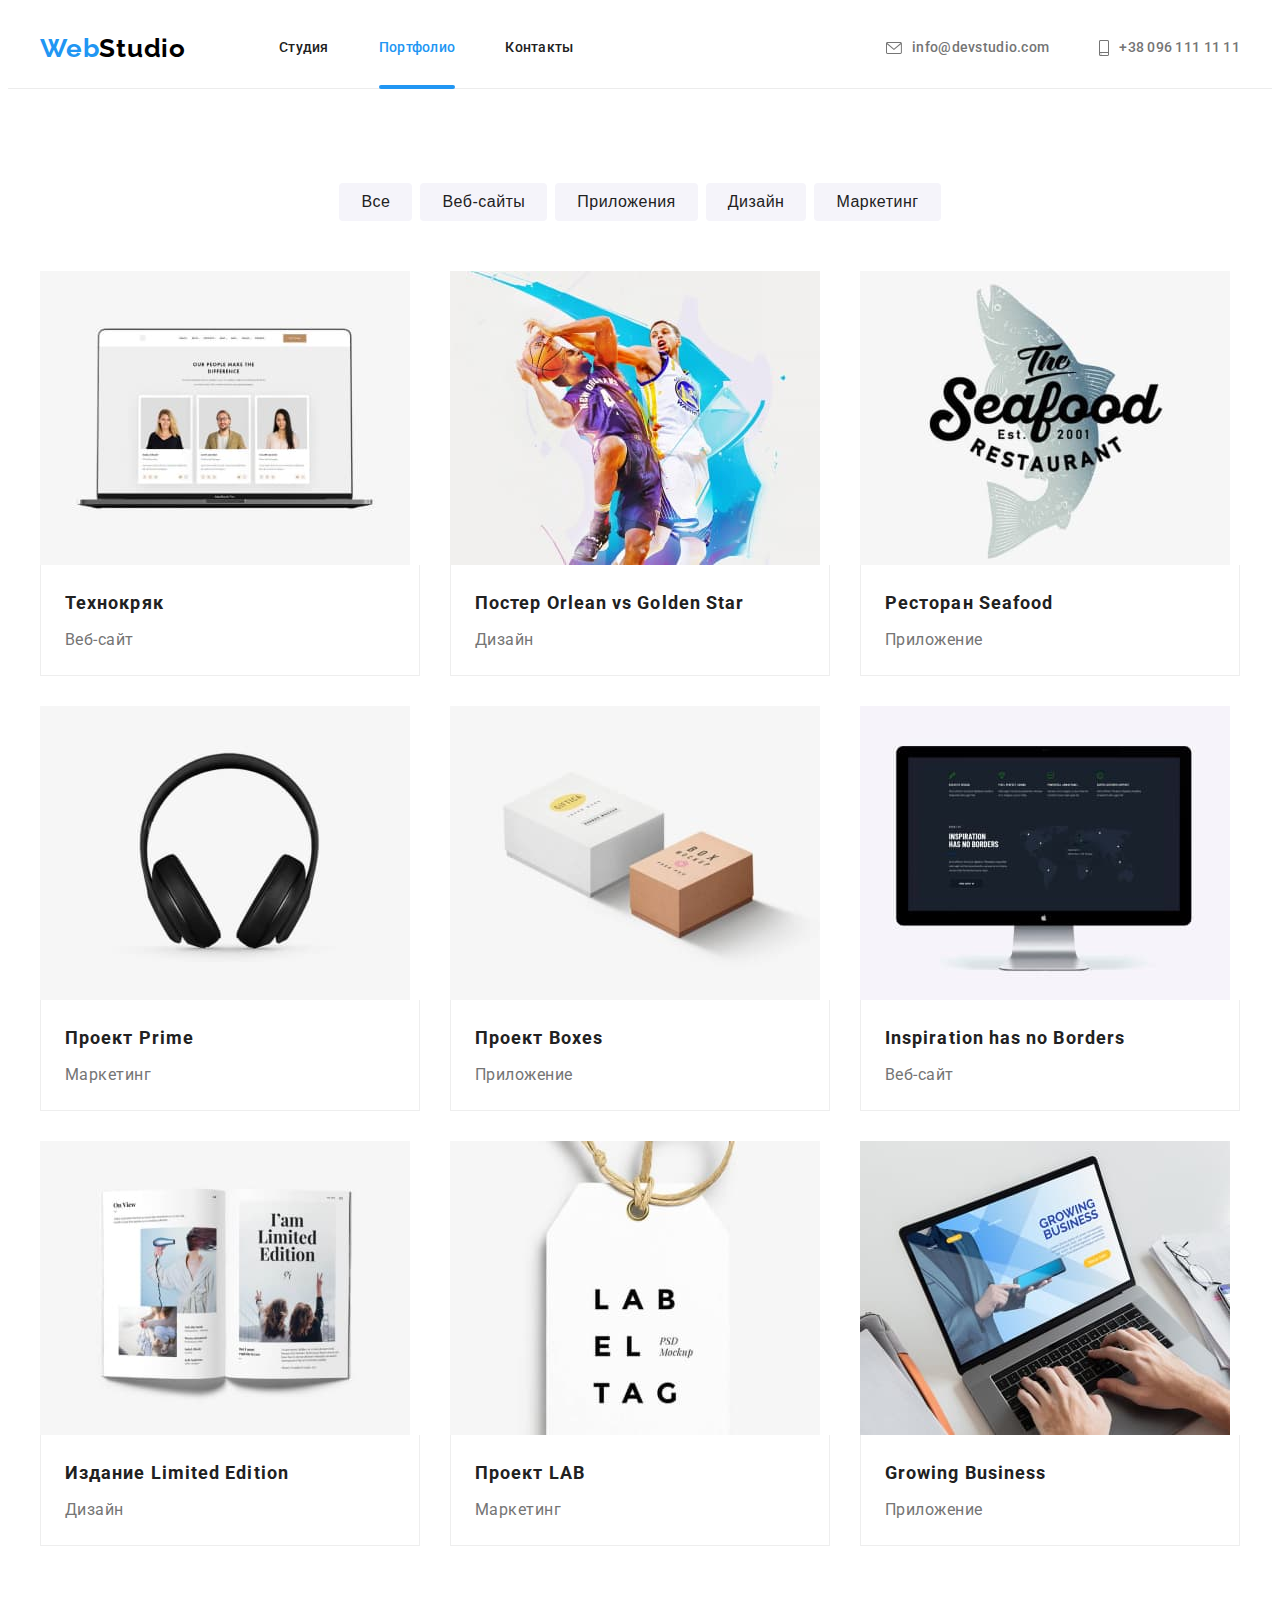
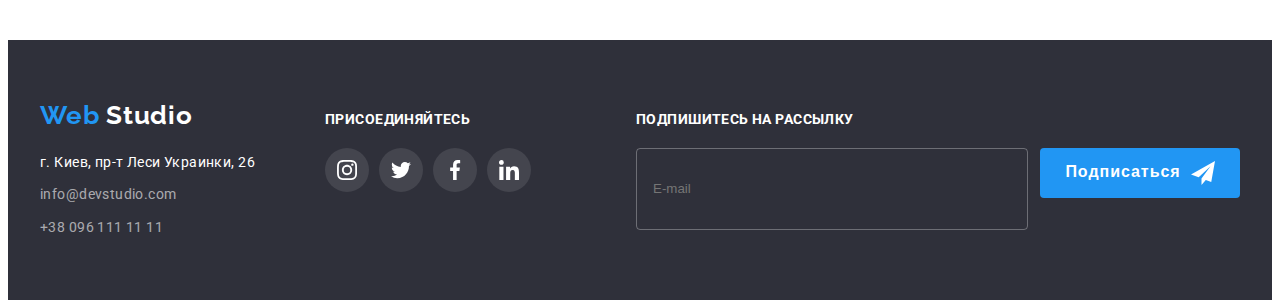
==== portfolio.html @ dc3f770a "hw-08" ====
<!DOCTYPE html>
<html lang="ru">
	<head>
		<meta charset="UTF-8" />
		<meta http-equiv="X-UA-Compatible" content="IE=edge" />
		<meta name="viewport" content="width=device-width, initial-scale=1.0" />
		<link rel="preconnect" href="https://fonts.googleapis.com" />
		<link rel="preconnect" href="https://fonts.gstatic.com" crossorigin />
		<link rel="preconnect" href="https://fonts.googleapis.com" />
		<link rel="preconnect" href="https://fonts.gstatic.com" crossorigin />
		<link
			href="https://fonts.googleapis.com/css2?family=Raleway:wght@700&family=Roboto:wght@400;500;700;900&display=swap"
			rel="stylesheet"
		/>
		<title>Портфолио</title>
		<link
			rel="stylesheet"
			href="https://cdnjs.cloudflare.com/ajax/libs/modern-normalize/1.1.0/modern-normalize.min.css"
			integrity="sha512-wpPYUAdjBVSE4KJnH1VR1HeZfpl1ub8YT/NKx4PuQ5NmX2tKuGu6U/JRp5y+Y8XG2tV+wKQpNHVUX03MfMFn9Q=="
			crossorigin="anonymous"
			referrerpolicy="no-referrer"
		/>
		<link rel="stylesheet" href="./css/main.min.css">
	</head>
	<body>
		<!--SITE HEADER-->
		<header class="header">
			<div class="header__container container">
			  <nav class="header__navigation">
				<a href="" class="logo header__logo "
				  >Web<span class="logo__black">Studio</span></a
				>
				<ul class="site-nav">
				  <li class="site-nav__item">
					<a href="./index.html" class="site-nav__link"
					  "
					  >Студия</a
					>
				  </li>
				  <li class="site-nav__item">
					<a href="./portfolio.html" class="site-nav__link site-nav__link--current"
					  >Портфолио</a
					>
				  </li>
				  <li class="site-nav__item">
					<a href="" class="site-nav__link">Контакты</a>
				  </li>
				</ul>
			  </nav>
	  
			  <ul class="contacts">
	  
				<li class="contacts__item">
				  <a href="mailto:info@devstudio.com" class="contacts__link">
				  <svg class="contacts__icon" width="16" height="12">
					<use href="./images/icons.svg#convert"></use>
				  </svg>
				  info@devstudio.com
				  </a>
			
				</li>
				<li class="contacts__item">
				  <a href="tel:+380961111111" class="contacts__link">
				  <svg class="contacts__icon" width="10" height="16">
					<use href="./images/icons.svg#smartphone"></use>
				  </svg>
				  +38 096 111 11 11
				  </a>
				</li>
	  
			  </ul>
			</div>
		  </header>
		<!-- MAIN -->
		<main>
			<!-- PROJECTS FILLTER -->
			<section class="section">
				<div class="container">
					<h1 class="visually-hidden">Проекты</h1>
					<ul class="filter filter--bottom-margin list">
						<li class="filter__item">
							<button type="button" class="filter__buttons">Все</button>
						</li>
						<li class="filter__item">
							<button type="button" class="filter__buttons">Веб-сайты</button>
						</li>

						<li class="filter__item">
							<button type="button" class="filter__buttons">Приложения</button>
						</li>

						<li class="filter__item">
							<button type="button" class="filter__buttons">Дизайн</button>
						</li>
						<li class="filter__item">
							<button type="button" class="filter__buttons">Маркетинг</button>
						</li>
					</ul>
					<!----------- PROJECTS LIST ------------>
					<ul class="projects">
						<li class="projects__item">
							<a href="" class="projects__link">
								<div class="projects__wrap">
									<img src="./images/laptop_img.jpg" alt="открытый ноутбук" width="370" />
									<p class="projects__text">
										Технокряк это современная площадка распространения коронавируса. Компании используют эту платформу
										для цифрового шпионажа и атак на защищённые сервера конкурентов.
									</p>
								</div>

								<div class="projects__thumb">
									<h2 class="projects__title">Технокряк</h2>
									<p class="projects__description">Веб-сайт</p>
								</div>
							</a>
						</li>

						<li class="projects__item">
							<a href="" class="projects__link">
								<div class="projects__wrap">
									<img src="./images/basketball_img.jpg" alt="игра в баскетбол" width="370" />
									<p class="projects__text">
										Технокряк это современная площадка распространения коронавируса. Компании используют эту платформу
										для цифрового шпионажа и атак на защищённые сервера конкурентов.
									</p>
								</div>
								<div class="projects__thumb">
									<h2 class="projects__title">
										Постер
										<span lang="en">Orlean vs Golden Star</span>
									</h2>
									<p class="projects__description">Дизайн</p>
								</div>
							</a>
						</li>

						<li class="projects__item">
							<a href="" class="projects__link">
								<div class="projects__wrap">
									<img src="./images/seafood_img.jpg" alt="логотип ресторана" width="370" />
									<p class="projects__text">
										Технокряк это современная площадка распространения коронавируса. Компании используют эту платформу
										для цифрового шпионажа и атак на защищённые сервера конкурентов.
									</p>
								</div>
								<div class="projects__thumb">
									<h2 class="projects__title">Ресторан Seafood</h2>
									<p class="projects__description">Приложение</p>
								</div>
							</a>
						</li>

						<li class="projects__item">
							<a href="" class="projects__link">
								<div class="projects__wrap">
									<img src="./images/headphones_img.jpg" alt="наушники" width="370" />
									<p class="projects__text">
										Технокряк это современная площадка распространения коронавируса. Компании используют эту платформу
										для цифрового шпионажа и атак на защищённые сервера конкурентов.
									</p>
								</div>
								<div class="projects__thumb">
									<h2 class="projects__title">
										Проект
										<span lang="en">Prime</span>
									</h2>
									<p class="projects__description">Маркетинг</p>
								</div>
							</a>
						</li>

						<li class="projects__item">
							<a href="" class="projects__link">
								<div class="projects__wrap">
									<img src="./images/boxes_img.jpg" alt="две картонные коробки" width="370" />
									<p class="projects__text">
										Технокряк это современная площадка распространения коронавируса. Компании используют эту платформу
										для цифрового шпионажа и атак на защищённые сервера конкурентов.
									</p>
								</div>
								<div class="projects__thumb">
									<h2 class="projects__title">
										Проект
										<span lang="en">Boxes</span>
									</h2>
									<p class="projects__description">Приложение</p>
								</div>
							</a>
						</li>

						<li class="projects__item">
							<a href="" class="projects__link">
								<div class="projects__wrap">
									<img src="./images/computer_img.jpg" alt="моноблок" width="370" />
									<p class="projects__text">
										Технокряк это современная площадка распространения коронавируса. Компании используют эту платформу
										для цифрового шпионажа и атак на защищённые сервера конкурентов.
									</p>
								</div>
								<div class="projects__thumb">
									<h2 class="projects__title" lang="en">Inspiration has no Borders</h2>
									<p class="projects__description">Веб-сайт</p>
								</div>
							</a>
						</li>

						<li class="projects__item">
							<a href="" class="projects__link">
								<div class="projects__wrap">
									<img src="./images/book_img.jpg" alt="открытая книга" width="370" />
									<p class="projects__text">
										Технокряк это современная площадка распространения коронавируса. Компании используют эту платформу
										для цифрового шпионажа и атак на защищённые сервера конкурентов.
									</p>
								</div>
								<div class="projects__thumb">
									<h2 class="projects__title">
										Издание
										<span lang="en">Limited Edition</span>
									</h2>
									<p class="projects__description">Дизайн</p>
								</div>
							</a>
						</li>

						<li class="projects__item">
							<a href="" class="projects__link">
								<div class="projects__wrap">
									<img src="./images/labeltag_project_img.jpg" alt="бирка с надписью" width="370" />
									<p class="projects__text">
										Технокряк это современная площадка распространения коронавируса. Компании используют эту платформу
										для цифрового шпионажа и атак на защищённые сервера конкурентов.
									</p>
								</div>
								<div class="projects__thumb">
									<h2 class="projects__title">
										Проект
										<span lang="en">LAB</span>
									</h2>
									<p class="projects__description">Маркетинг</p>
								</div>
							</a>
						</li>

						<li class="projects__item">
							<a href="" class="projects__link">
								<div class="projects__wrap">
									<img src="./images/gb_project_img.jpg" alt="работа за ноутбуком" width="370" />
									<p class="projects__text">
										Технокряк это современная площадка распространения коронавируса. Компании используют эту платформу
										для цифрового шпионажа и атак на защищённые сервера конкурентов.
									</p>
								</div>
								<div class="projects__thumb">
									<h2 class="projects__title" lang="en">Growing Business</h2>
									<p class="projects__description">Приложение</p>
								</div>
							</a>
						</li>
					</ul>
				</div>
			</section>
		</main>
		<!-- FOOTER -->
		<footer class="footer">
			<div class="footer__wrap container">
	  
			  <div class="footer-contacts">
				<a href="" class="footer-logo link">
				  Web
				  <span class="footer-logo--white-half">Studio</span>
				</a>
	  
			  <address class="footer-contacts__address footer-contacts__adress-bottom-margin">
				<ul class="footer-contacts__list list">
				  <li class="footer-contacts__item">
					<a
					  class="footer-contacts__location link"
					  href="https://goo.gl/maps/r5CcagLjubWfefs69"
					  target="_blank"
					  rel="nooper norefferer"
					  >г. Киев, пр-т Леси Украинки, 26</a
					>
				  </li>
				  <li class="footer-contacts__item">
					<a class="footer-contacts__link link" href="mailto:info@devstudio.com"
					  >info@devstudio.com</a
					>
				  </li>
				  <li class="footer-contacts__item">
					<a class="footer-contacts__link link" href="tel:+380961111111"
					  >+38 096 111 11 11</a
					>
				  </li>
				</ul>
			  </address>
			  </div>
	  
			  <div class="footer-socials footer-socials--margin-left">
				<h3 class="footer-socials__title">Присоединяйтесь</h3>
				  <ul class="footer-socials__list list">
	  
				  <li class="footer-socials__item">
					<a href="" class="footer-socials__link">
					  <svg class="footer-socials__icon" width="20" height="20">
						<use href="./images/icons.svg#instagram"></use>
					  </svg>
					</a>
				  </li>
	  
				  <li class="footer-socials__item">
					<a href="" class="footer-socials__link">
					  <svg class="footer-socials__icon" width="20" height="20">
						<use href="./images/icons.svg#twitter"></use>
					  </svg>
					</a>
				  </li>
	  
				  <li class="footer-socials__item">
					<a href="" class="footer-socials__link">
					  <svg class="footer-socials__icon" width="20" height="20">
						<use href="./images/icons.svg#facebook"></use>
					  </svg>
					</a>
				  </li>
	  
				  <li class="footer-socials__item">
					<a href="" class="footer-socials__link">
					  <svg class="footer-socials__icon" width="20" height="20">
						<use href="./images/icons.svg#linkedin"></use>
					  </svg>
					</a>
				  </li>
	  
				</ul>
			  </div>
			  
			  <div class="footer-subscribe">
				<b class="footer-subscribe__title">Подпишитесь на рассылку</b>
				<form action="#" class="footer-subscribe__form">
				  <input class="footer-subscribe__input" type="email" name="submail" placeholder="E-mail">
				  <button class="footer-subscribe__button" type="submit">Подписаться
					<svg class="footer-subscribe__icon" width="24" height="24">
					  <use href="./images/icons.svg#send"></use>
					</svg>
				  </button>
				</form>
			  </div>
	  
			</div>
		  </footer>
	</body>
</html>
---- css/main.min.css ----
:root{--primary-text-color: #212121;--secondary-text-color: #757575;--secondary-bg-color: #f5f4fa;--design-bg-color: #2f303a;--accent-color: #2196f3;--hover-accent-color: #188ce8;--wite-bg-color: #ffffff;--white-text-color: #ffffff;--icons-color: #afb1b8;--low-opacity-text: rgba(255, 255, 255, 0.6);--footer-bg-icon: rgba(255, 255, 255, 0.1);--card-shadow: 0px 1px 3px rgba(0, 0, 0, 0.12), 0px 1px 1px rgba(0, 0, 0, 0.14), 0px 2px 1px rgba(0, 0, 0, 0.2);--hover-shadow: 0px 3px 1px rgba(0, 0, 0, 0.1), 0px 1px 2px rgba(0, 0, 0, 0.08), 0px 2px 2px rgba(0, 0, 0, 0.12);--backdrop-bg: rgba(0, 0, 0, 0.2);--projects-bg-hover: rgba(33, 150, 243, 0.9);--cubic-value: cubic-bezier(0.4, 0, 0.2, 1)}p,h1,h2,h3,h4,h5,h6{margin:0}ul{margin:0;padding:0}body{background-color:var(--white-bg-color);color:var(--primary-text-color);font-family:Roboto,sans-serif}img{display:block;max-width:100%;height:auto}li{list-style:none}a{text-decoration:none}.container{width:1200px;padding-right:15px;padding-left:15px;margin-left:auto;margin-right:auto}.section{padding-top:94px;padding-bottom:94px}.visually-hidden{position:absolute;white-space:nowrap;width:1px;height:1px;overflow:hidden;border:0;padding:0;clip:rect(0 0 0 0);-webkit-clip-path:inset(50%);clip-path:inset(50%);margin:-1px}.clients__link,.socials__link,.we-make__description,.advantages__icon,.modal-policy,.modal__close-button,.footer-subscribe__button,.footer-socials__link{display:flex;align-items:center;justify-content:center}.section__title{margin-bottom:50px;color:var(--primary-text-color);font-weight:700;font-size:36px;line-height:1.16;letter-spacing:.03em;text-align:center}.header{border-bottom-width:1px;border-bottom-style:solid;border-bottom-color:#ececec}.header__container{display:flex;align-items:center}.header__navigation{display:flex;align-items:center}.header__logo{margin-right:93px}.logo{color:var(--accent-color);font-family:Raleway,sans-serif;font-weight:700;font-size:26px;line-height:1.19;letter-spacing:.03em}.logo__black{color:#000}.site-nav{display:flex}.site-nav__item:not(:last-child){margin-right:50px}.site-nav__link{position:relative;display:block;padding-top:32px;padding-bottom:32px;color:var(--primary-text-color);font-weight:500;font-size:14px;line-height:1.14;letter-spacing:.02em;transition:color 250ms var(--cubic-value)}.site-nav__link::after{position:absolute;display:block;bottom:-1px;content:"";width:100%;height:4px;background-color:var(--accent-color);border-radius:2px;transform:scaleX(0);transition:transform 250ms var(--cubic-value);transform-origin:left center}.site-nav__link:hover::after,.site-nav__link:focus::after{transform:scaleX(1)}.site-nav__link:hover,.site-nav__link:focus{color:var(--accent-color)}.site-nav__link--current{position:relative;color:var(--accent-color)}.site-nav__link--current::before{position:absolute;display:block;bottom:-1px;content:"";width:100%;height:4px;background-color:var(--accent-color);border-radius:2px}.contacts{display:flex;margin-left:auto}.contacts__item:not(:first-child){margin-left:50px}.contacts__link{display:flex;align-items:center;padding-top:32px;padding-bottom:32px;color:var(--secondary-text-color);font-weight:500;font-size:14px;line-height:1.14;letter-spacing:.02em;transition:color 250ms var(--cubic-value)}.contacts__link:hover,.contacts__link:focus{color:var(--accent-color)}.contacts__icon{margin-right:10px;fill:currentColor}.footer{padding:60px 0;background-color:var(--design-bg-color)}.footer__wrap{align-items:baseline;display:flex}.footer-logo{color:var(--accent-color);font-family:Raleway,sans-serif;font-weight:700;font-size:26px;line-height:1.19;letter-spacing:.03em}.footer-logo--white-half{color:#fff}.footer-contacts__adress-bottom-margin{margin-top:20px}.footer-contacts__list{display:inline-block}.footer-contacts__item:not(:last-child){margin-bottom:9px}.footer-contacts__location{color:var(--white-text-color);font-style:normal;font-weight:400;font-size:14px;line-height:1.7;letter-spacing:.03em}.footer-contacts__link{color:var(--low-opacity-text);font-style:normal;font-weight:400;font-size:14px;line-height:1.7;letter-spacing:.03em}.footer-socials--margin-left{margin-left:70px}.footer-socials__title{margin-bottom:20px;font-weight:700;font-size:14px;line-height:1.14;letter-spacing:.03em;text-transform:uppercase;color:var(--white-text-color)}.footer-socials__list{display:flex;justify-content:center}.footer-socials__item{width:44px;height:44px}.footer-socials__item:not(:first-child){margin-left:10px}.footer-socials__link{width:100%;height:100%;border-radius:50%;background-color:var(--footer-bg-icon);color:#fff;transition:background-color 250ms var(--cubic-value)}.footer-socials__link:hover,.footer-socials__link:focus{background-color:var(--accent-color)}.footer-socials__icon{fill:currentColor}.footer-subscribe{margin-left:auto}.footer-subscribe__title{display:block;margin-bottom:20px;font-weight:700;font-size:14px;line-height:1.14;letter-spacing:.03em;text-transform:uppercase;color:var(--white-text-color)}.footer-subscribe__form{display:flex}.footer-subscribe__input{width:358px;height:50px;padding:15px 16px;background-color:inherit;border:1px solid rgba(255,255,255,.3);border-radius:4px;outline:none;color:var(--white-text-color)}.footer-subscribe__button{margin-left:12px;min-width:200px;height:50px;background-color:var(--accent-color);color:var(--white-text-color);border-radius:4px;border:1px solid transparent;box-sizing:border-box;cursor:pointer;font-weight:700;font-size:16px;line-height:1.8;letter-spacing:.06em;transition:background-color 250ms var(--cubic-value)}.footer-subscribe__button:hover,.footer-subscribe__button:focus{background-color:var(--hover-accent-color)}.footer-subscribe__icon{margin-left:10px;fill:#fff}.hero{text-align:center;padding:200px 0;margin-left:auto;margin-right:auto;max-width:1600px;background-color:#c4c4c4;background-image:linear-gradient(rgba(47, 48, 58, 0.4), rgba(47, 48, 58, 0.4)),url(../images/hero-img.jpg);background-repeat:no-repeat;background-position:center;background-size:cover}.hero__title{margin-bottom:30px;margin-left:auto;margin-right:auto;width:696px;color:var(--white-text-color);text-transform:uppercase;font-weight:900;font-size:44px;line-height:1.36;letter-spacing:.06em}.hero__button{display:inline-block;padding:10px 32px;min-width:200px;background-color:var(--accent-color);color:var(--white-text-color);border-radius:4px;border:1px solid transparent;box-sizing:border-box;cursor:pointer;font-weight:700;font-size:16px;line-height:1.8;letter-spacing:.06em;transition:background-color 250ms var(--cubic-value)}.hero__button:hover,.hero__button:focus{background-color:var(--hover-accent-color)}.backdrop{position:fixed;z-index:1;top:0;left:0;width:100%;height:100%;background-color:var(--backdrop-bg);transition:opacity 800ms var(--cubic-value),visibility 800ms var(--cubic-value)}.modal{position:absolute;top:50%;left:50%;width:528px;height:581px;padding:40px;background-color:var(--wite-bg-color);box-shadow:var(--card-shadow);border-radius:4px;transform:scale(1) translate(-50%, -50%)}.modal__close-button{position:absolute;top:8px;right:8px;width:30px;height:30px;border-radius:50%;background-color:transparent;border:1px solid rgba(0,0,0,.1);cursor:pointer;color:var(--accent-color);transition:fill 250ms var(--cubic-value)}.modal__close-button:hover,.modal__close-button:focus{fill:currentColor}.modal__title{display:block;margin-bottom:12px;font-weight:700;font-size:20px;line-height:1.15;letter-spacing:.03em;color:var(--primary-text-color)}.modal-form__wrap{margin-bottom:20px}.modal-form__user-info{position:relative;display:flex;flex-direction:column}.modal-form__user-info:not(:last-child){margin-bottom:10px}.modal-form__label{display:block;text-align:left;margin-bottom:4px;font-weight:400;font-size:12px;line-height:1.16;letter-spacing:.01em;color:var(--secondary-text-color)}.modal-form__input{padding:0;margin:0;padding-left:42px;width:100%;height:40px;border:1px solid rgba(33,33,33,.2);border-radius:4px;outline:none;transition:border-color 250ms var(--cubic-value)}.modal-form__input:focus{border-color:var(--accent-color)}.modal-form__input-icon{position:absolute;top:50%;left:12px;transition:fill 250ms var(--cubic-value)}.modal-form__input:focus+.modal-form__input-icon{fill:var(--accent-color)}.modal-form__textarea{width:100%;height:120px;padding:12px 16px;border:1px solid rgba(33,33,33,.2);border-radius:4px;resize:none;outline:none;transition:border-color 250ms var(--cubic-value)}.modal-form__textarea:focus{border-color:var(--accent-color)}.modal-form__textarea::-moz-placeholder{font-weight:400;font-size:14px;line-height:1.14;letter-spacing:.01em;color:rgba(117,117,117,.5)}.modal-form__textarea:-ms-input-placeholder{font-weight:400;font-size:14px;line-height:1.14;letter-spacing:.01em;color:rgba(117,117,117,.5)}.modal-form__textarea::placeholder{font-weight:400;font-size:14px;line-height:1.14;letter-spacing:.01em;color:rgba(117,117,117,.5)}.modal-policy{margin-bottom:30px}.modal-policy__label{display:flex;align-items:center;font-weight:400;font-size:14px;line-height:1.7;letter-spacing:.03em;color:var(--secondary-text-color)}.modal-policy__label .modal-policy__icon-check{display:flex;align-items:center;width:16px;height:15px;border:2px solid #212121;border-radius:2px;margin-right:8px}.modal-policy__icon-check{fill:#fff}.modal-policy__check:checked+.modal-policy__label .modal-policy__icon-check{background-color:var(--accent-color);border:none;transition:background-color 250ms var(--cubic-value)}.modal-policy__link{font-weight:400;font-size:14px;line-height:1.7;letter-spacing:.03em;-webkit-text-decoration-skip-ink:none;text-decoration-skip-ink:none;color:var(--accent-color)}.modal-policy__submit-button{padding:10px 55px;min-width:200px;background-color:var(--accent-color);color:var(--white-text-color);border-radius:4px;border:1px solid transparent;cursor:pointer;font-weight:700;font-size:16px;line-height:1.8;letter-spacing:.06em;box-shadow:0px 4px 4px rgba(0,0,0,.15);transition:background-color 250ms var(--cubic-value),box-shadow 250ms var(--cubic-value)}.modal-policy__submit-button:hover,.modal-policy__submit-button:focus{box-shadow:0px 4px 4px rgba(0,0,0,.15),0px 4px 4px rgba(0,0,0,.15);background-color:var(--hover-accent-color)}.is-hidden{opacity:0;visibility:hidden;pointer-events:none}.section--no-padding-bottom{padding-bottom:0}.advantages{margin-left:-30px;margin-top:-30px;display:flex;flex-wrap:wrap}.advantages__item{flex-basis:calc(100% / 4 - 30px);margin-left:30px;margin-top:30px}.advantages__icon{margin-bottom:30px;background-color:var(--secondary-bg-color);width:270px;height:120px;border-radius:4px}.advantages__title{margin-bottom:10px;color:var(--primary-text-color);font-weight:700;font-size:14px;line-height:1.14;letter-spacing:.03em;text-transform:uppercase}.advantages__description{color:var(--secondary-text-color);font-weight:400;font-size:14px;line-height:1.7;letter-spacing:.03em}.we-make{display:flex}.we-make__item{position:relative}.we-make__item:not(:last-child){margin-right:30px}.we-make__description{position:absolute;bottom:0;right:0;width:370px;height:70px;background-color:rgba(47,48,58,.8);color:var(--white-text-color);font-weight:700;font-size:14px;line-height:1.14;letter-spacing:.03em;text-transform:uppercase}.section--team-background{background-color:var(--secondary-bg-color)}.team{display:flex;flex-wrap:wrap}.team__item{box-shadow:var(--card-shadow);border-radius:0px 0px 4px 4px}.team__item:not(:last-child){margin-right:30px}.team__wrap{padding-top:30px;padding-bottom:30px;background-color:var(--wite-bg-color);text-align:center;border-radius:0px 0px 4px 4px}.team__title{margin-bottom:10px;color:var(--primary-text-color);font-weight:500;font-size:16px;line-height:1.18;letter-spacing:.03em}.team__description{margin-bottom:16px;color:var(--secondary-text-color);font-weight:400;font-size:16px;line-height:1.18;letter-spacing:.03em}.socials{display:flex;justify-content:center}.socials__item{width:44px;height:44px}.socials__item:not(:first-child){margin-left:10px}.socials__link{width:100%;height:100%;border-radius:50%;background-color:var(--wite-bg-color);color:var(--icons-color);transition:color 250ms var(--cubic-value),background-color 250ms var(--cubic-value)}.socials__link:hover,.socials__link:focus{background-color:var(--accent-color);color:var(--wite-bg-color)}.socials__icon{fill:currentColor}.clients{display:flex}.clients__item:not(:first-child){margin-left:30px}.clients__link{width:170px;height:92px;border:1px solid var(--icons-color);border-radius:4px;color:var(--icons-color);transition:color 250ms var(--cubic-value),border-color 250ms var(--cubic-value)}.clients__link:hover,.clients__link:focus{color:var(--accent-color);border-color:var(--accent-color)}.clients__icon{fill:currentColor}.filter--bottom-margin{margin-bottom:50px}.filter{display:flex;justify-content:center}.filter__item:not(:last-child){margin-right:8px}.filter__buttons{padding:6px 22px;background-color:var(--secondary-bg-color);color:var(--primary-text-color);font-weight:500;font-size:16px;line-height:1.62;letter-spacing:.03em;border:none;border-radius:4px;cursor:pointer;transition:color 250ms var(--cubic-value),background-color 250ms var(--cubic-value),box-shadow 250ms var(--cubic-value)}.filter__buttons:hover,.filter__buttons:focus{background-color:var(--accent-color);color:var(--white-text-color);box-shadow:var(--hover-shadow)}.projects{display:flex;flex-wrap:wrap;margin-left:-30px;margin-top:-30px}.projects__item{flex-basis:calc(100% / 3 - 30px);margin-left:30px;margin-top:30px}.projects__link{display:block;transition:box-shadow 250ms var(--cubic-value)}.projects__link:hover,.projects__link:focus{box-shadow:0px 1px 1px rgba(0,0,0,.12),0px 4px 4px rgba(0,0,0,.06),1px 4px 6px rgba(0,0,0,.16);transform:translateY(0)}.projects__wrap{position:relative;overflow:hidden}.projects__text{position:absolute;top:0;left:0;height:100%;font-weight:400;font-size:18px;line-height:1.5;letter-spacing:.03em;padding:63px 24px;color:var(--white-text-color);background-color:var(--projects-bg-hover);transform:translateY(100%);transition:transform 250ms var(--cubic-value)}.projects__item:hover .projects__text{transform:translateY(0)}.projects__thumb{padding:20px 24px;border-left:1px solid #eee;border-right:1px solid #eee;border-bottom:1px solid #eee}.projects__title{margin-bottom:4px;color:var(--primary-text-color);font-weight:700;font-size:18px;line-height:2;letter-spacing:.06em}.projects__description{color:var(--secondary-text-color);font-weight:400;font-size:16px;line-height:1.87;letter-spacing:.03em}/*# sourceMappingURL=main.min.css.map */
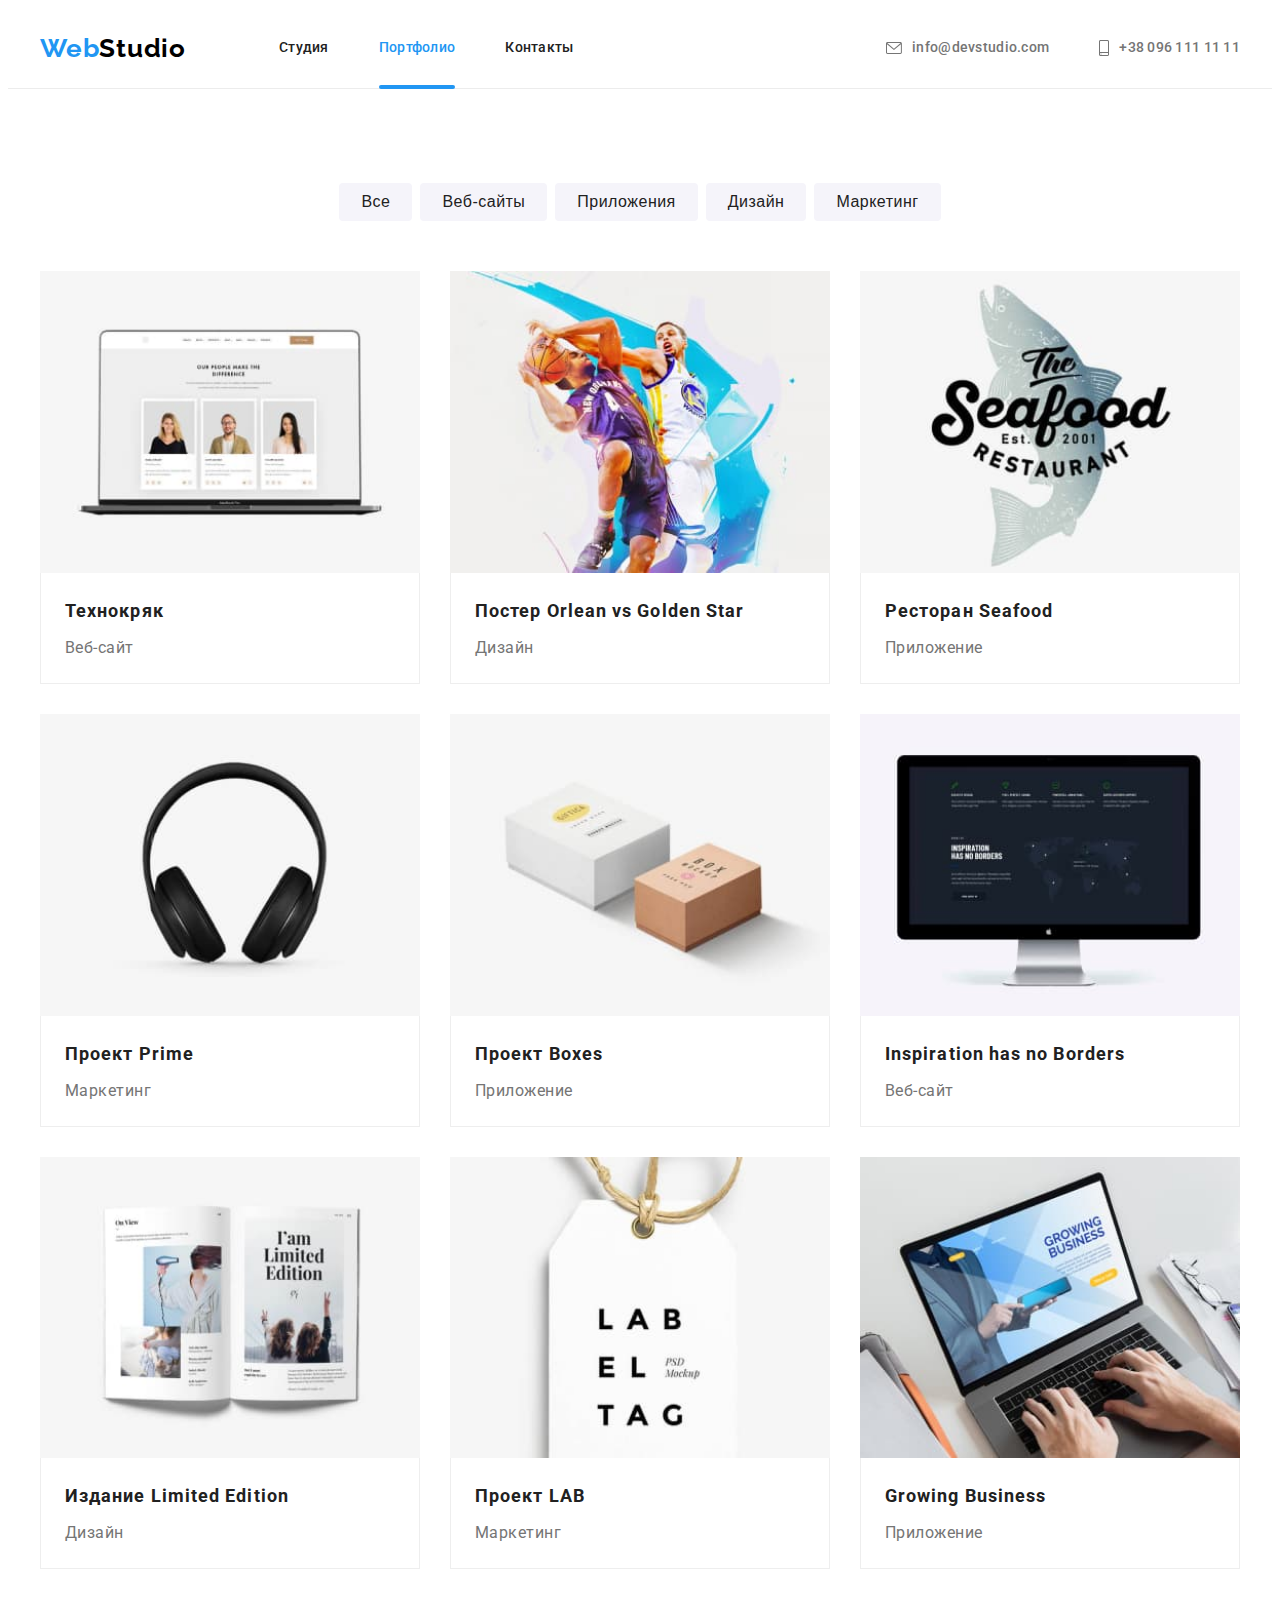
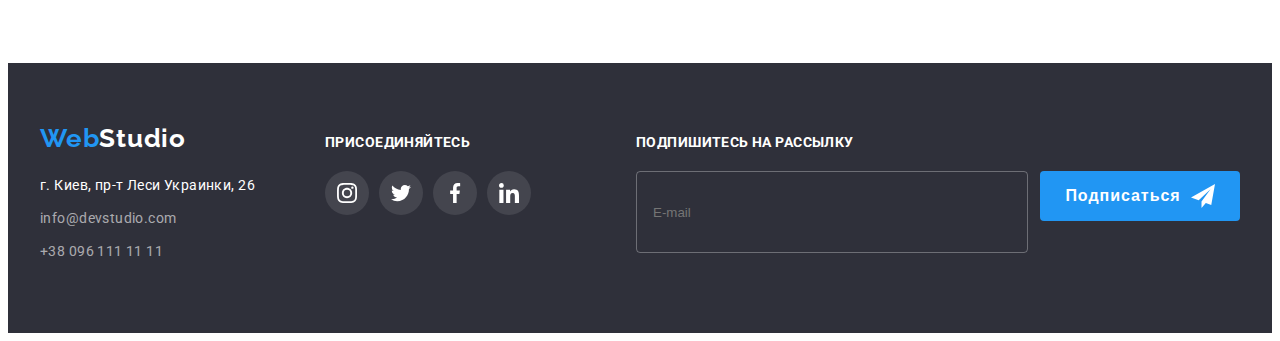
==== commit b85243b7: "hw-08" ====
--- a/portfolio.html
+++ b/portfolio.html
@@ -24,53 +24,139 @@
 	</head>
 	<body>
 		<!--SITE HEADER-->
-		<header class="header">
-			<div class="header__container container">
-			  <nav class="header__navigation">
-				<a href="" class="logo header__logo "
-				  >Web<span class="logo__black">Studio</span></a
-				>
-				<ul class="site-nav">
-				  <li class="site-nav__item">
-					<a href="./index.html" class="site-nav__link"
-					  "
-					  >Студия</a
-					>
-				  </li>
-				  <li class="site-nav__item">
-					<a href="./portfolio.html" class="site-nav__link site-nav__link--current"
-					  >Портфолио</a
-					>
-				  </li>
-				  <li class="site-nav__item">
-					<a href="" class="site-nav__link">Контакты</a>
-				  </li>
-				</ul>
-			  </nav>
-	  
-			  <ul class="contacts">
-	  
-				<li class="contacts__item">
-				  <a href="mailto:info@devstudio.com" class="contacts__link">
-				  <svg class="contacts__icon" width="16" height="12">
-					<use href="./images/icons.svg#convert"></use>
-				  </svg>
-				  info@devstudio.com
-				  </a>
-			
-				</li>
-				<li class="contacts__item">
-				  <a href="tel:+380961111111" class="contacts__link">
-				  <svg class="contacts__icon" width="10" height="16">
-					<use href="./images/icons.svg#smartphone"></use>
-				  </svg>
-				  +38 096 111 11 11
-				  </a>
-				</li>
-	  
-			  </ul>
-			</div>
-		  </header>
+    <header class="header">
+      <!-- задать контейнер -->
+      <div class="header__container container">
+        <nav class="header__navigation">
+          <a href="" class="logo header__logo "
+            >Web<span class="logo--black">Studio</span></a
+          >
+          <ul class="site-nav">
+            <li class="site-nav__item">
+              <a href="./index.html" class="site-nav__link"
+                >Студия</a
+              >
+            </li>
+            <li class="site-nav__item">
+              <a href="./portfolio.html" class="site-nav__link site-nav__link--current"
+                >Портфолио</a
+              >
+            </li>
+            <li class="site-nav__item">
+              <a href="" class="site-nav__link">Контакты</a>
+            </li>
+          </ul>
+        </nav>
+
+		<ul class="contacts-top">
+          
+          <li class="contacts-top__item">
+            <a href="mailto:info@devstudio.com" class="contacts-top__link">
+            <svg class="contacts-top__icon" width="16" height="12">
+              <use href="./images/icons.svg#convert"></use>
+            </svg>
+            info@devstudio.com
+            </a>
+      
+          </li>
+          <li class="contacts-top__item">
+            <a href="tel:+380961111111" class="contacts-top__link">
+            <svg class="contacts-top__icon" width="10" height="16">
+              <use href="./images/icons.svg#smartphone"></use>
+            </svg>
+            +38 096 111 11 11
+            </a>
+          </li>
+
+        </ul>
+
+        <button class="header-menu__button menu__button" type="button">
+          <svg width="40px" height="40px">
+            <use class="icon-menu" href="images/icons.svg#menu"></use>
+          </svg>
+        </button>
+        
+        <!-- использовать контейнер -->
+      </div>
+      <div class="mobile-menu is-hidden"> 
+        <div class="mobile-container">
+          <div class="mobile-menu-top">
+            <button class="mobile-menu__button menu__button" type="button">
+              <svg width="40px" height="40px">
+                <use class="icon-cross" href="images/icons.svg#cross"></use>
+              </svg>
+            </button>
+  
+            <div class="mobile-menu-wrap">
+              <ul class="mobile-menu-nav">
+                <li class="mobile-menu-nav__item">
+                  <a href="./index.html" class="mobile-menu-nav__link" {
+                    "
+                    >Студия</a
+                  >
+                </li>
+                <li class="mobile-menu-nav__item">
+                  <a href="./portfolio.html" class="mobile-menu-nav__link mobile-menu-nav--current"
+                    >Портфолио</a
+                  >
+                </li>
+                <li class="mobile-menu-nav__item">
+                  <a href="" class="mobile-menu-nav__link">Контакты</a>
+                </li>
+              </ul>
+          </div>
+  
+
+          </div>
+          
+          <div class="mobile-menu-bottom">
+            <ul class="mobile-menu-contacts">
+              
+              <li class="mobile-menu-contacts__item">
+                <a href="tel:+380961111111" class="mobile-menu-tel__link">
+                +38 096 111 11 11
+                </a>
+              </li>  
+              
+              <li class="mobile-menu-contacts__item">
+                <a href="mailto:info@devstudio.com" class="mobile-menu-mail__link">
+                info@devstudio.com
+                </a>
+          
+              </li>
+            </ul>
+  
+            <ul class="mobile-menu-socials">
+  
+              <li class="mobile-menu-socials__item">
+                <a href="" class="mobile-menu-socials__link">
+                  Instagram
+                </a>
+              </li>
+  
+              <li class="mobile-menu-socials__item">
+                <a href="" class="mobile-menu-socials__link">
+                  Twitter
+                </a>
+              </li>
+  
+              <li class="mobile-menu-socials__item">
+                <a href="" class="mobile-menu-socials__link">
+                  Facebook
+                </a>
+              </li>
+  
+              <li class="mobile-menu-socials__item">
+                <a href="" class="mobile-menu-socials__link">
+                  LinkedIn
+                </a>
+              </li>
+            </ul>
+          </div>
+        </div>
+
+      </div>
+    </header>
 		<!-- MAIN -->
 		<main>
 			<!-- PROJECTS FILLTER -->
@@ -101,7 +187,34 @@
 						<li class="projects__item">
 							<a href="" class="projects__link">
 								<div class="projects__wrap">
-									<img src="./images/laptop_img.jpg" alt="открытый ноутбук" width="370" />
+									<picture>
+                					  <source
+                					    srcset="
+                					    ./images/laptop_img.jpg 1x, 
+                					    ./images/laptop_img_x2.jpg 2x"
+                					    media="(min-width: 1200px)"
+                					  />
+
+                					  <source
+                					    srcset="
+                					    ./images/laptop_img_tab_x1.jpg 1x, 
+                					    ./images/laptop_img_tab_x2.jpg 2x"
+                					    media="(min-width: 768px)"
+                					  />
+
+                					  <source
+                					    srcset="
+                					    ./images/laptop_img_mob_x1.jpg 1x, 
+                					    ./images/laptop_img_mob_x2.jpg 2x"
+                					    media="(min-width: 320px)"
+                					  />
+
+                					  <img
+                					    src="./images/laptop_img.jpg"
+										alt="открытый ноутбук"
+                					  />
+                					</picture>
+
 									<p class="projects__text">
 										Технокряк это современная площадка распространения коронавируса. Компании используют эту платформу
 										для цифрового шпионажа и атак на защищённые сервера конкурентов.
@@ -118,7 +231,35 @@
 						<li class="projects__item">
 							<a href="" class="projects__link">
 								<div class="projects__wrap">
-									<img src="./images/basketball_img.jpg" alt="игра в баскетбол" width="370" />
+
+									<picture>
+                					  <source
+                					    srcset="
+                					    ./images/basketball_img.jpg 1x, 
+                					    ./images/basketball_img_x2.jpg 2x"
+                					    media="(min-width: 1200px)"
+                					  />
+
+                					  <source
+                					    srcset="
+                					    ./images/basketball_img_tab_x1.jpg 1x, 
+                					    ./images/basketball_img_tab_x2.jpg 2x"
+                					    media="(min-width: 768px)"
+                					  />
+
+                					  <source
+                					    srcset="
+                					    ./images/basketball_img_mob_x1.jpg 1x, 
+                					    ./images/basketball_img_mob_x2.jpg 2x"
+                					    media="(min-width: 320px)"
+                					  />
+
+                					  <img
+                					    src="./images/basketball_img.jpg"
+										alt="игра в баскетбол"
+                					  />
+                					</picture>
+
 									<p class="projects__text">
 										Технокряк это современная площадка распространения коронавируса. Компании используют эту платформу
 										для цифрового шпионажа и атак на защищённые сервера конкурентов.
@@ -137,7 +278,35 @@
 						<li class="projects__item">
 							<a href="" class="projects__link">
 								<div class="projects__wrap">
-									<img src="./images/seafood_img.jpg" alt="логотип ресторана" width="370" />
+
+									<picture>
+                					  <source
+                					    srcset="
+                					    ./images/seafood_img.jpg 1x, 
+                					    ./images/seafood_img_x2.jpg 2x"
+                					    media="(min-width: 1200px)"
+                					  />
+
+                					  <source
+                					    srcset="
+                					    ./images/seafood_img_tab_x1.jpg 1x, 
+                					    ./images/seafood_img_tab_x2.jpg 2x"
+                					    media="(min-width: 768px)"
+                					  />
+
+                					  <source
+                					    srcset="
+                					    ./images/seafood_img_mob_x1.jpg 1x, 
+                					    ./images/seafood_img_mob_x2.jpg 2x"
+                					    media="(min-width: 320px)"
+                					  />
+
+                					  <img
+                					    src="./images/seafood_img.jpg"
+										alt="логотип ресторана"
+                					  />
+                					</picture>
+
 									<p class="projects__text">
 										Технокряк это современная площадка распространения коронавируса. Компании используют эту платформу
 										для цифрового шпионажа и атак на защищённые сервера конкурентов.
@@ -153,7 +322,35 @@
 						<li class="projects__item">
 							<a href="" class="projects__link">
 								<div class="projects__wrap">
-									<img src="./images/headphones_img.jpg" alt="наушники" width="370" />
+
+									<picture>
+                					  <source
+                					    srcset="
+                					    ./images/headphones_img.jpg 1x, 
+                					    ./images/headphones_img_x2.jpg 2x"
+                					    media="(min-width: 1200px)"
+                					  />
+
+                					  <source
+                					    srcset="
+                					    ./images/headphones_img_tab_x1.jpg 1x, 
+                					    ./images/headphones_img_tab_x2.jpg 2x"
+                					    media="(min-width: 768px)"
+                					  />
+
+                					  <source
+                					    srcset="
+                					    ./images/headphones_img_mob_x1.jpg 1x, 
+                					    ./images/headphones_img_mob_x2.jpg 2x"
+                					    media="(min-width: 320px)"
+                					  />
+
+                					  <img
+                					    src="./images/headphones_img.jpg"
+										alt="наушники"
+                					  />
+                					</picture>
+
 									<p class="projects__text">
 										Технокряк это современная площадка распространения коронавируса. Компании используют эту платформу
 										для цифрового шпионажа и атак на защищённые сервера конкурентов.
@@ -172,7 +369,35 @@
 						<li class="projects__item">
 							<a href="" class="projects__link">
 								<div class="projects__wrap">
-									<img src="./images/boxes_img.jpg" alt="две картонные коробки" width="370" />
+
+									<picture>
+                					  <source
+                					    srcset="
+                					    ./images/boxes_img.jpg 1x, 
+                					    ./images/boxes_img_x2.jpg 2x"
+                					    media="(min-width: 1200px)"
+                					  />
+
+                					  <source
+                					    srcset="
+                					    ./images/boxes_img_tab_x1.jpg 1x, 
+                					    ./images/boxes_img_tab_x2.jpg 2x"
+                					    media="(min-width: 768px)"
+                					  />
+
+                					  <source
+                					    srcset="
+                					    ./images/boxes_img_mob_x1.jpg 1x, 
+                					    ./images/boxes_img_mob_x2.jpg 2x"
+                					    media="(min-width: 320px)"
+                					  />
+
+                					  <img
+                					    src="./images/boxes_img.jpg"
+										alt="две картонные коробки"
+                					  />
+                					</picture>
+
 									<p class="projects__text">
 										Технокряк это современная площадка распространения коронавируса. Компании используют эту платформу
 										для цифрового шпионажа и атак на защищённые сервера конкурентов.
@@ -191,7 +416,35 @@
 						<li class="projects__item">
 							<a href="" class="projects__link">
 								<div class="projects__wrap">
-									<img src="./images/computer_img.jpg" alt="моноблок" width="370" />
+
+									<picture>
+                					  <source
+                					    srcset="
+                					    ./images/computer_img.jpg 1x, 
+                					    ./images/computer_img_x2.jpg 2x"
+                					    media="(min-width: 1200px)"
+                					  />
+
+                					  <source
+                					    srcset="
+                					    ./images/computer_img_tab_x1.jpg 1x, 
+                					    ./images/computer_img_tab_x2.jpg 2x"
+                					    media="(min-width: 768px)"
+                					  />
+
+                					  <source
+                					    srcset="
+                					    ./images/computer_img_mob_x1.jpg 1x, 
+                					    ./images/computer_img_mob_x2.jpg 2x"
+                					    media="(min-width: 320px)"
+                					  />
+
+                					  <img
+                					    src="./images/computer_img.jpg"
+										alt="моноблок"
+                					  />
+                					</picture>
+
 									<p class="projects__text">
 										Технокряк это современная площадка распространения коронавируса. Компании используют эту платформу
 										для цифрового шпионажа и атак на защищённые сервера конкурентов.
@@ -207,7 +460,35 @@
 						<li class="projects__item">
 							<a href="" class="projects__link">
 								<div class="projects__wrap">
-									<img src="./images/book_img.jpg" alt="открытая книга" width="370" />
+
+									<picture>
+                					  <source
+                					    srcset="
+                					    ./images/book_img.jpg 1x, 
+                					    ./images/book_img_x2.jpg 2x"
+                					    media="(min-width: 1200px)"
+                					  />
+
+                					  <source
+                					    srcset="
+                					    ./images/book_img_tab_x1.jpg 1x, 
+                					    ./images/book_img_tab_x2.jpg 2x"
+                					    media="(min-width: 768px)"
+                					  />
+
+                					  <source
+                					    srcset="
+                					    ./images/book_img_mob_x1.jpg 1x, 
+                					    ./images/book_img_mob_x2.jpg 2x"
+                					    media="(min-width: 320px)"
+                					  />
+
+                					  <img
+                					    src="./images/book_img.jpg"
+										alt="открытая книга"
+                					  />
+                					</picture>
+
 									<p class="projects__text">
 										Технокряк это современная площадка распространения коронавируса. Компании используют эту платформу
 										для цифрового шпионажа и атак на защищённые сервера конкурентов.
@@ -226,7 +507,35 @@
 						<li class="projects__item">
 							<a href="" class="projects__link">
 								<div class="projects__wrap">
-									<img src="./images/labeltag_project_img.jpg" alt="бирка с надписью" width="370" />
+
+									<picture>
+                					  <source
+                					    srcset="
+                					    ./images/labeltag_project_img.jpg 1x, 
+                					    ./images/labeltag_project_img_x2.jpg 2x"
+                					    media="(min-width: 1200px)"
+                					  />
+
+                					  <source
+                					    srcset="
+                					    ./images/labeltag_project_img_tab_x1.jpg 1x, 
+                					    ./images/labeltag_project_img_tab_x2.jpg 2x"
+                					    media="(min-width: 768px)"
+                					  />
+
+                					  <source
+                					    srcset="
+                					    ./images/labeltag_project_img_mob_x1.jpg 1x, 
+                					    ./images/labeltag_project_img_mob_x2.jpg 2x"
+                					    media="(min-width: 320px)"
+                					  />
+
+                					  <img
+                					    src="./images/labeltag_project_img.jpg"
+										alt="бирка с надписью"
+                					  />
+                					</picture>
+
 									<p class="projects__text">
 										Технокряк это современная площадка распространения коронавируса. Компании используют эту платформу
 										для цифрового шпионажа и атак на защищённые сервера конкурентов.
@@ -245,7 +554,35 @@
 						<li class="projects__item">
 							<a href="" class="projects__link">
 								<div class="projects__wrap">
-									<img src="./images/gb_project_img.jpg" alt="работа за ноутбуком" width="370" />
+
+									<picture>
+                					  <source
+                					    srcset="
+                					    ./images/gb_project_img.jpg 1x, 
+                					    ./images/gb_project_img_x2.jpg 2x"
+                					    media="(min-width: 1200px)"
+                					  />
+
+                					  <source
+                					    srcset="
+                					    ./images/gb_project_img_tab_x1.jpg 1x, 
+                					    ./images/gb_project_img_tab_x2.jpg 2x"
+                					    media="(min-width: 768px)"
+                					  />
+
+                					  <source
+                					    srcset="
+                					    ./images/gb_project_img_mob_x1.jpg 1x, 
+                					    ./images/gb_project_img_mob_x2.jpg 2x"
+                					    media="(min-width: 320px)"
+                					  />
+
+                					  <img
+                					    src="./images/gb_project_img.jpg"
+										alt="работа за ноутбуком"
+                					  />
+                					</picture>
+
 									<p class="projects__text">
 										Технокряк это современная площадка распространения коронавируса. Компании используют эту платформу
 										для цифрового шпионажа и атак на защищённые сервера конкурентов.
@@ -262,92 +599,96 @@
 			</section>
 		</main>
 		<!-- FOOTER -->
-		<footer class="footer">
-			<div class="footer__wrap container">
-	  
-			  <div class="footer-contacts">
-				<a href="" class="footer-logo link">
-				  Web
-				  <span class="footer-logo--white-half">Studio</span>
-				</a>
-	  
-			  <address class="footer-contacts__address footer-contacts__adress-bottom-margin">
-				<ul class="footer-contacts__list list">
-				  <li class="footer-contacts__item">
-					<a
-					  class="footer-contacts__location link"
-					  href="https://goo.gl/maps/r5CcagLjubWfefs69"
-					  target="_blank"
-					  rel="nooper norefferer"
-					  >г. Киев, пр-т Леси Украинки, 26</a
-					>
-				  </li>
-				  <li class="footer-contacts__item">
-					<a class="footer-contacts__link link" href="mailto:info@devstudio.com"
-					  >info@devstudio.com</a
-					>
-				  </li>
-				  <li class="footer-contacts__item">
-					<a class="footer-contacts__link link" href="tel:+380961111111"
-					  >+38 096 111 11 11</a
-					>
-				  </li>
-				</ul>
-			  </address>
-			  </div>
-	  
-			  <div class="footer-socials footer-socials--margin-left">
-				<h3 class="footer-socials__title">Присоединяйтесь</h3>
-				  <ul class="footer-socials__list list">
-	  
-				  <li class="footer-socials__item">
-					<a href="" class="footer-socials__link">
-					  <svg class="footer-socials__icon" width="20" height="20">
-						<use href="./images/icons.svg#instagram"></use>
-					  </svg>
-					</a>
-				  </li>
-	  
-				  <li class="footer-socials__item">
-					<a href="" class="footer-socials__link">
-					  <svg class="footer-socials__icon" width="20" height="20">
-						<use href="./images/icons.svg#twitter"></use>
-					  </svg>
-					</a>
-				  </li>
-	  
-				  <li class="footer-socials__item">
-					<a href="" class="footer-socials__link">
-					  <svg class="footer-socials__icon" width="20" height="20">
-						<use href="./images/icons.svg#facebook"></use>
-					  </svg>
-					</a>
-				  </li>
-	  
-				  <li class="footer-socials__item">
-					<a href="" class="footer-socials__link">
-					  <svg class="footer-socials__icon" width="20" height="20">
-						<use href="./images/icons.svg#linkedin"></use>
-					  </svg>
-					</a>
-				  </li>
-	  
-				</ul>
-			  </div>
-			  
-			  <div class="footer-subscribe">
-				<b class="footer-subscribe__title">Подпишитесь на рассылку</b>
-				<form action="#" class="footer-subscribe__form">
-				  <input class="footer-subscribe__input" type="email" name="submail" placeholder="E-mail">
-				  <button class="footer-subscribe__button" type="submit">Подписаться
-					<svg class="footer-subscribe__icon" width="24" height="24">
-					  <use href="./images/icons.svg#send"></use>
-					</svg>
-				  </button>
-				</form>
-			  </div>
-	  
-			</div>
-		  </footer>
+    <footer class="footer">
+      <div class="footer__wrap container">
+
+        <div class="tablet-wrap">
+
+        <div class="contacts-bottom">
+          <a href="" class="logo logo--bottom-pos">
+            Web
+            <span class="logo--white-half">Studio</span>
+          </a>
+
+        <address class="contacts-bottom__address contacts__adress-bottom-margin">
+          <ul class="contacts-bottom__list">
+            <li class="contacts-bottom__item">
+              <a
+                class="contacts-bottom__location"
+                href="https://goo.gl/maps/r5CcagLjubWfefs69"
+                target="_blank"
+                rel="nooper norefferer"
+                >г. Киев, пр-т Леси Украинки, 26</a
+              >
+            </li>
+            <li class="contacts-bottom__item">
+              <a class="contacts-bottom__link" href="mailto:info@devstudio.com"
+                >info@devstudio.com</a
+              >
+            </li>
+            <li class="contacts-bottom__item">
+              <a class="contacts-bottom__link" href="tel:+380961111111"
+                >+38 096 111 11 11</a
+              >
+            </li>
+          </ul>
+        </address>
+        </div>
+
+        <div class="socials-bottom socials-bottom--margin-left">
+          <h3 class="socials-bottom__title">Присоединяйтесь</h3>
+            <ul class="socials-bottom__list">
+
+            <li class="socials-bottom__item">
+              <a href="" class="socials-bottom__link">
+                <svg class="socials-bottom__icon" width="20" height="20">
+                  <use href="./images/icons.svg#instagram"></use>
+                </svg>
+              </a>
+            </li>
+
+            <li class="socials-bottom__item">
+              <a href="" class="socials-bottom__link">
+                <svg class="socials-bottom__icon" width="20" height="20">
+                  <use href="./images/icons.svg#twitter"></use>
+                </svg>
+              </a>
+            </li>
+
+            <li class="socials-bottom__item">
+              <a href="" class="socials-bottom__link">
+                <svg class="socials-bottom__icon" width="20" height="20">
+                  <use href="./images/icons.svg#facebook"></use>
+                </svg>
+              </a>
+            </li>
+
+            <li class="socials-bottom__item">
+              <a href="" class="socials-bottom__link">
+                <svg class="socials-bottom__icon" width="20" height="20">
+                  <use href="./images/icons.svg#linkedin"></use>
+                </svg>
+              </a>
+            </li>
+
+          </ul>
+        </div>
+        </div>
+        
+        <div class="subscribe">
+          <b class="subscribe__title">Подпишитесь на рассылку</b>
+          <form action="#" class="subscribe-form">
+            <input class="subscribe-form__input" type="email" name="submail" placeholder="E-mail">
+            <button class="subscribe-form__button" type="submit">Подписаться
+              <svg class="subscribe-form__icon" width="24" height="24">
+                <use href="./images/icons.svg#send"></use>
+              </svg>
+            </button>
+          </form>
+        </div>
+
+      </div>
+    </footer>
+	<script src="./js/menu.js"></script>
 	</body>
 </html>
--- a/css/main.min.css
+++ b/css/main.min.css
@@ -1 +1,2 @@
-:root{--primary-text-color: #212121;--secondary-text-color: #757575;--secondary-bg-color: #f5f4fa;--design-bg-color: #2f303a;--accent-color: #2196f3;--hover-accent-color: #188ce8;--wite-bg-color: #ffffff;--white-text-color: #ffffff;--icons-color: #afb1b8;--low-opacity-text: rgba(255, 255, 255, 0.6);--footer-bg-icon: rgba(255, 255, 255, 0.1);--card-shadow: 0px 1px 3px rgba(0, 0, 0, 0.12), 0px 1px 1px rgba(0, 0, 0, 0.14), 0px 2px 1px rgba(0, 0, 0, 0.2);--hover-shadow: 0px 3px 1px rgba(0, 0, 0, 0.1), 0px 1px 2px rgba(0, 0, 0, 0.08), 0px 2px 2px rgba(0, 0, 0, 0.12);--backdrop-bg: rgba(0, 0, 0, 0.2);--projects-bg-hover: rgba(33, 150, 243, 0.9);--cubic-value: cubic-bezier(0.4, 0, 0.2, 1)}p,h1,h2,h3,h4,h5,h6{margin:0}ul{margin:0;padding:0}body{background-color:var(--white-bg-color);color:var(--primary-text-color);font-family:Roboto,sans-serif}img{display:block;max-width:100%;height:auto}li{list-style:none}a{text-decoration:none}.container{width:1200px;padding-right:15px;padding-left:15px;margin-left:auto;margin-right:auto}.section{padding-top:94px;padding-bottom:94px}.visually-hidden{position:absolute;white-space:nowrap;width:1px;height:1px;overflow:hidden;border:0;padding:0;clip:rect(0 0 0 0);-webkit-clip-path:inset(50%);clip-path:inset(50%);margin:-1px}.clients__link,.socials__link,.we-make__description,.advantages__icon,.modal-policy,.modal__close-button,.footer-subscribe__button,.footer-socials__link{display:flex;align-items:center;justify-content:center}.section__title{margin-bottom:50px;color:var(--primary-text-color);font-weight:700;font-size:36px;line-height:1.16;letter-spacing:.03em;text-align:center}.header{border-bottom-width:1px;border-bottom-style:solid;border-bottom-color:#ececec}.header__container{display:flex;align-items:center}.header__navigation{display:flex;align-items:center}.header__logo{margin-right:93px}.logo{color:var(--accent-color);font-family:Raleway,sans-serif;font-weight:700;font-size:26px;line-height:1.19;letter-spacing:.03em}.logo__black{color:#000}.site-nav{display:flex}.site-nav__item:not(:last-child){margin-right:50px}.site-nav__link{position:relative;display:block;padding-top:32px;padding-bottom:32px;color:var(--primary-text-color);font-weight:500;font-size:14px;line-height:1.14;letter-spacing:.02em;transition:color 250ms var(--cubic-value)}.site-nav__link::after{position:absolute;display:block;bottom:-1px;content:"";width:100%;height:4px;background-color:var(--accent-color);border-radius:2px;transform:scaleX(0);transition:transform 250ms var(--cubic-value);transform-origin:left center}.site-nav__link:hover::after,.site-nav__link:focus::after{transform:scaleX(1)}.site-nav__link:hover,.site-nav__link:focus{color:var(--accent-color)}.site-nav__link--current{position:relative;color:var(--accent-color)}.site-nav__link--current::before{position:absolute;display:block;bottom:-1px;content:"";width:100%;height:4px;background-color:var(--accent-color);border-radius:2px}.contacts{display:flex;margin-left:auto}.contacts__item:not(:first-child){margin-left:50px}.contacts__link{display:flex;align-items:center;padding-top:32px;padding-bottom:32px;color:var(--secondary-text-color);font-weight:500;font-size:14px;line-height:1.14;letter-spacing:.02em;transition:color 250ms var(--cubic-value)}.contacts__link:hover,.contacts__link:focus{color:var(--accent-color)}.contacts__icon{margin-right:10px;fill:currentColor}.footer{padding:60px 0;background-color:var(--design-bg-color)}.footer__wrap{align-items:baseline;display:flex}.footer-logo{color:var(--accent-color);font-family:Raleway,sans-serif;font-weight:700;font-size:26px;line-height:1.19;letter-spacing:.03em}.footer-logo--white-half{color:#fff}.footer-contacts__adress-bottom-margin{margin-top:20px}.footer-contacts__list{display:inline-block}.footer-contacts__item:not(:last-child){margin-bottom:9px}.footer-contacts__location{color:var(--white-text-color);font-style:normal;font-weight:400;font-size:14px;line-height:1.7;letter-spacing:.03em}.footer-contacts__link{color:var(--low-opacity-text);font-style:normal;font-weight:400;font-size:14px;line-height:1.7;letter-spacing:.03em}.footer-socials--margin-left{margin-left:70px}.footer-socials__title{margin-bottom:20px;font-weight:700;font-size:14px;line-height:1.14;letter-spacing:.03em;text-transform:uppercase;color:var(--white-text-color)}.footer-socials__list{display:flex;justify-content:center}.footer-socials__item{width:44px;height:44px}.footer-socials__item:not(:first-child){margin-left:10px}.footer-socials__link{width:100%;height:100%;border-radius:50%;background-color:var(--footer-bg-icon);color:#fff;transition:background-color 250ms var(--cubic-value)}.footer-socials__link:hover,.footer-socials__link:focus{background-color:var(--accent-color)}.footer-socials__icon{fill:currentColor}.footer-subscribe{margin-left:auto}.footer-subscribe__title{display:block;margin-bottom:20px;font-weight:700;font-size:14px;line-height:1.14;letter-spacing:.03em;text-transform:uppercase;color:var(--white-text-color)}.footer-subscribe__form{display:flex}.footer-subscribe__input{width:358px;height:50px;padding:15px 16px;background-color:inherit;border:1px solid rgba(255,255,255,.3);border-radius:4px;outline:none;color:var(--white-text-color)}.footer-subscribe__button{margin-left:12px;min-width:200px;height:50px;background-color:var(--accent-color);color:var(--white-text-color);border-radius:4px;border:1px solid transparent;box-sizing:border-box;cursor:pointer;font-weight:700;font-size:16px;line-height:1.8;letter-spacing:.06em;transition:background-color 250ms var(--cubic-value)}.footer-subscribe__button:hover,.footer-subscribe__button:focus{background-color:var(--hover-accent-color)}.footer-subscribe__icon{margin-left:10px;fill:#fff}.hero{text-align:center;padding:200px 0;margin-left:auto;margin-right:auto;max-width:1600px;background-color:#c4c4c4;background-image:linear-gradient(rgba(47, 48, 58, 0.4), rgba(47, 48, 58, 0.4)),url(../images/hero-img.jpg);background-repeat:no-repeat;background-position:center;background-size:cover}.hero__title{margin-bottom:30px;margin-left:auto;margin-right:auto;width:696px;color:var(--white-text-color);text-transform:uppercase;font-weight:900;font-size:44px;line-height:1.36;letter-spacing:.06em}.hero__button{display:inline-block;padding:10px 32px;min-width:200px;background-color:var(--accent-color);color:var(--white-text-color);border-radius:4px;border:1px solid transparent;box-sizing:border-box;cursor:pointer;font-weight:700;font-size:16px;line-height:1.8;letter-spacing:.06em;transition:background-color 250ms var(--cubic-value)}.hero__button:hover,.hero__button:focus{background-color:var(--hover-accent-color)}.backdrop{position:fixed;z-index:1;top:0;left:0;width:100%;height:100%;background-color:var(--backdrop-bg);transition:opacity 800ms var(--cubic-value),visibility 800ms var(--cubic-value)}.modal{position:absolute;top:50%;left:50%;width:528px;height:581px;padding:40px;background-color:var(--wite-bg-color);box-shadow:var(--card-shadow);border-radius:4px;transform:scale(1) translate(-50%, -50%)}.modal__close-button{position:absolute;top:8px;right:8px;width:30px;height:30px;border-radius:50%;background-color:transparent;border:1px solid rgba(0,0,0,.1);cursor:pointer;color:var(--accent-color);transition:fill 250ms var(--cubic-value)}.modal__close-button:hover,.modal__close-button:focus{fill:currentColor}.modal__title{display:block;margin-bottom:12px;font-weight:700;font-size:20px;line-height:1.15;letter-spacing:.03em;color:var(--primary-text-color)}.modal-form__wrap{margin-bottom:20px}.modal-form__user-info{position:relative;display:flex;flex-direction:column}.modal-form__user-info:not(:last-child){margin-bottom:10px}.modal-form__label{display:block;text-align:left;margin-bottom:4px;font-weight:400;font-size:12px;line-height:1.16;letter-spacing:.01em;color:var(--secondary-text-color)}.modal-form__input{padding:0;margin:0;padding-left:42px;width:100%;height:40px;border:1px solid rgba(33,33,33,.2);border-radius:4px;outline:none;transition:border-color 250ms var(--cubic-value)}.modal-form__input:focus{border-color:var(--accent-color)}.modal-form__input-icon{position:absolute;top:50%;left:12px;transition:fill 250ms var(--cubic-value)}.modal-form__input:focus+.modal-form__input-icon{fill:var(--accent-color)}.modal-form__textarea{width:100%;height:120px;padding:12px 16px;border:1px solid rgba(33,33,33,.2);border-radius:4px;resize:none;outline:none;transition:border-color 250ms var(--cubic-value)}.modal-form__textarea:focus{border-color:var(--accent-color)}.modal-form__textarea::-moz-placeholder{font-weight:400;font-size:14px;line-height:1.14;letter-spacing:.01em;color:rgba(117,117,117,.5)}.modal-form__textarea:-ms-input-placeholder{font-weight:400;font-size:14px;line-height:1.14;letter-spacing:.01em;color:rgba(117,117,117,.5)}.modal-form__textarea::placeholder{font-weight:400;font-size:14px;line-height:1.14;letter-spacing:.01em;color:rgba(117,117,117,.5)}.modal-policy{margin-bottom:30px}.modal-policy__label{display:flex;align-items:center;font-weight:400;font-size:14px;line-height:1.7;letter-spacing:.03em;color:var(--secondary-text-color)}.modal-policy__label .modal-policy__icon-check{display:flex;align-items:center;width:16px;height:15px;border:2px solid #212121;border-radius:2px;margin-right:8px}.modal-policy__icon-check{fill:#fff}.modal-policy__check:checked+.modal-policy__label .modal-policy__icon-check{background-color:var(--accent-color);border:none;transition:background-color 250ms var(--cubic-value)}.modal-policy__link{font-weight:400;font-size:14px;line-height:1.7;letter-spacing:.03em;-webkit-text-decoration-skip-ink:none;text-decoration-skip-ink:none;color:var(--accent-color)}.modal-policy__submit-button{padding:10px 55px;min-width:200px;background-color:var(--accent-color);color:var(--white-text-color);border-radius:4px;border:1px solid transparent;cursor:pointer;font-weight:700;font-size:16px;line-height:1.8;letter-spacing:.06em;box-shadow:0px 4px 4px rgba(0,0,0,.15);transition:background-color 250ms var(--cubic-value),box-shadow 250ms var(--cubic-value)}.modal-policy__submit-button:hover,.modal-policy__submit-button:focus{box-shadow:0px 4px 4px rgba(0,0,0,.15),0px 4px 4px rgba(0,0,0,.15);background-color:var(--hover-accent-color)}.is-hidden{opacity:0;visibility:hidden;pointer-events:none}.section--no-padding-bottom{padding-bottom:0}.advantages{margin-left:-30px;margin-top:-30px;display:flex;flex-wrap:wrap}.advantages__item{flex-basis:calc(100% / 4 - 30px);margin-left:30px;margin-top:30px}.advantages__icon{margin-bottom:30px;background-color:var(--secondary-bg-color);width:270px;height:120px;border-radius:4px}.advantages__title{margin-bottom:10px;color:var(--primary-text-color);font-weight:700;font-size:14px;line-height:1.14;letter-spacing:.03em;text-transform:uppercase}.advantages__description{color:var(--secondary-text-color);font-weight:400;font-size:14px;line-height:1.7;letter-spacing:.03em}.we-make{display:flex}.we-make__item{position:relative}.we-make__item:not(:last-child){margin-right:30px}.we-make__description{position:absolute;bottom:0;right:0;width:370px;height:70px;background-color:rgba(47,48,58,.8);color:var(--white-text-color);font-weight:700;font-size:14px;line-height:1.14;letter-spacing:.03em;text-transform:uppercase}.section--team-background{background-color:var(--secondary-bg-color)}.team{display:flex;flex-wrap:wrap}.team__item{box-shadow:var(--card-shadow);border-radius:0px 0px 4px 4px}.team__item:not(:last-child){margin-right:30px}.team__wrap{padding-top:30px;padding-bottom:30px;background-color:var(--wite-bg-color);text-align:center;border-radius:0px 0px 4px 4px}.team__title{margin-bottom:10px;color:var(--primary-text-color);font-weight:500;font-size:16px;line-height:1.18;letter-spacing:.03em}.team__description{margin-bottom:16px;color:var(--secondary-text-color);font-weight:400;font-size:16px;line-height:1.18;letter-spacing:.03em}.socials{display:flex;justify-content:center}.socials__item{width:44px;height:44px}.socials__item:not(:first-child){margin-left:10px}.socials__link{width:100%;height:100%;border-radius:50%;background-color:var(--wite-bg-color);color:var(--icons-color);transition:color 250ms var(--cubic-value),background-color 250ms var(--cubic-value)}.socials__link:hover,.socials__link:focus{background-color:var(--accent-color);color:var(--wite-bg-color)}.socials__icon{fill:currentColor}.clients{display:flex}.clients__item:not(:first-child){margin-left:30px}.clients__link{width:170px;height:92px;border:1px solid var(--icons-color);border-radius:4px;color:var(--icons-color);transition:color 250ms var(--cubic-value),border-color 250ms var(--cubic-value)}.clients__link:hover,.clients__link:focus{color:var(--accent-color);border-color:var(--accent-color)}.clients__icon{fill:currentColor}.filter--bottom-margin{margin-bottom:50px}.filter{display:flex;justify-content:center}.filter__item:not(:last-child){margin-right:8px}.filter__buttons{padding:6px 22px;background-color:var(--secondary-bg-color);color:var(--primary-text-color);font-weight:500;font-size:16px;line-height:1.62;letter-spacing:.03em;border:none;border-radius:4px;cursor:pointer;transition:color 250ms var(--cubic-value),background-color 250ms var(--cubic-value),box-shadow 250ms var(--cubic-value)}.filter__buttons:hover,.filter__buttons:focus{background-color:var(--accent-color);color:var(--white-text-color);box-shadow:var(--hover-shadow)}.projects{display:flex;flex-wrap:wrap;margin-left:-30px;margin-top:-30px}.projects__item{flex-basis:calc(100% / 3 - 30px);margin-left:30px;margin-top:30px}.projects__link{display:block;transition:box-shadow 250ms var(--cubic-value)}.projects__link:hover,.projects__link:focus{box-shadow:0px 1px 1px rgba(0,0,0,.12),0px 4px 4px rgba(0,0,0,.06),1px 4px 6px rgba(0,0,0,.16);transform:translateY(0)}.projects__wrap{position:relative;overflow:hidden}.projects__text{position:absolute;top:0;left:0;height:100%;font-weight:400;font-size:18px;line-height:1.5;letter-spacing:.03em;padding:63px 24px;color:var(--white-text-color);background-color:var(--projects-bg-hover);transform:translateY(100%);transition:transform 250ms var(--cubic-value)}.projects__item:hover .projects__text{transform:translateY(0)}.projects__thumb{padding:20px 24px;border-left:1px solid #eee;border-right:1px solid #eee;border-bottom:1px solid #eee}.projects__title{margin-bottom:4px;color:var(--primary-text-color);font-weight:700;font-size:18px;line-height:2;letter-spacing:.06em}.projects__description{color:var(--secondary-text-color);font-weight:400;font-size:16px;line-height:1.87;letter-spacing:.03em}/*# sourceMappingURL=main.min.css.map */+:root{--primary-text-color: #212121;--secondary-text-color: #757575;--secondary-bg-color: #f5f4fa;--design-bg-color: #2f303a;--accent-color: #2196f3;--hover-accent-color: #188ce8;--white-bg-color: #ffffff;--white-text-color: #ffffff;--icons-color: #afb1b8;--low-opacity-text: rgba(255, 255, 255, 0.6);--footer-bg-icon: rgba(255, 255, 255, 0.1);--card-shadow: 0px 1px 3px rgba(0, 0, 0, 0.12), 0px 1px 1px rgba(0, 0, 0, 0.14), 0px 2px 1px rgba(0, 0, 0, 0.2);--hover-shadow: 0px 3px 1px rgba(0, 0, 0, 0.1), 0px 1px 2px rgba(0, 0, 0, 0.08), 0px 2px 2px rgba(0, 0, 0, 0.12);--backdrop-bg: rgba(0, 0, 0, 0.2);--projects-bg-hover: rgba(33, 150, 243, 0.9);--cubic-value: cubic-bezier(0.4, 0, 0.2, 1)}p,h1,h2,h3,h4,h5,h6{margin:0}ul{margin:0;padding:0}body{background-color:var(--white-bg-color);color:var(--primary-text-color);font-family:Roboto, sans-serif}img{display:block;max-width:100%;height:auto;width:100%;height:auto}li{list-style:none}a{text-decoration:none}.container{width:100%;padding-right:15px;padding-left:15px;margin-left:auto;margin-right:auto}@media screen and (min-width: 480px){.container{width:480px}}@media screen and (min-width: 768px){.container{width:768px}}@media screen and (min-width: 1200px){.container{width:1200px}}.section{padding-top:60px;padding-bottom:60px}@media screen and (min-width: 1200px){.section{padding-top:94px;padding-bottom:94px}}.visually-hidden{position:absolute;white-space:nowrap;width:1px;height:1px;overflow:hidden;border:0;padding:0;clip:rect(0 0 0 0);clip-path:inset(50%);margin:-1px}.socials-bottom__link,.subscribe-form__button,.modal__close-button,.modal-policy,.advantages__icon,.we-make__description,.socials__link,.clients__link{display:flex;align-items:center;justify-content:center}.section__title{margin-bottom:30px;color:var(--primary-text-color);font-weight:700;font-size:28px;line-height:1.17;letter-spacing:.03em;text-align:center}@media screen and (min-width: 1200px){.section__title{margin-bottom:50px;font-weight:700;font-size:36px;line-height:1.16;letter-spacing:.03em}}.logo{color:var(--accent-color);font-family:Raleway, sans-serif;font-weight:700;font-size:24px;line-height:1.16;letter-spacing:.03em}.logo .logo--white-half{color:white}.logo .logo--black{color:#000000}@media screen and (min-width: 1200px){.logo{font-weight:700;font-size:26px;line-height:1.19;letter-spacing:.03em}}.header{border-bottom-width:1px;border-bottom-style:solid;border-bottom-color:#ececec}.header__container{display:flex;align-items:center;height:60px}@media screen and (min-width: 768px){.header__container{height:80px}}.header__navigation{display:flex;align-items:center}@media screen and (min-width: 768px){.header__logo{margin-right:88px}}@media screen and (min-width: 1200px){.header__logo{margin-right:93px}}.site-nav{display:flex;margin-left:auto}@media screen and (max-width: 767px){.site-nav{display:none}}.site-nav__item:not(:last-child){margin-right:50px}.site-nav__link{position:relative;display:block;padding-top:32px;padding-bottom:32px;color:var(--primary-text-color);font-weight:500;font-size:14px;line-height:1.14;letter-spacing:.02em;transition:color 250ms var(--cubic-value)}.site-nav__link::after{position:absolute;display:block;bottom:-1px;content:'';width:100%;height:4px;background-color:var(--accent-color);border-radius:2px;transform:scaleX(0);transition:transform 250ms var(--cubic-value);transform-origin:left center}.site-nav__link:hover::after,.site-nav__link:focus::after{transform:scaleX(1)}.site-nav__link:hover,.site-nav__link:focus{color:var(--accent-color)}.site-nav__link--current{position:relative;color:var(--accent-color)}.site-nav__link--current::before{position:absolute;display:block;bottom:-1px;content:'';width:100%;height:4px;background-color:var(--accent-color);border-radius:2px}.contacts-top{margin-left:auto}@media screen and (max-width: 767px){.contacts-top{display:none}}@media screen and (min-width: 1200px){.contacts-top{display:flex}}@media screen and (max-width: 1199px){.contacts-top__item:not(:first-child){margin-top:10px}}@media screen and (min-width: 1200px){.contacts-top__item:not(:first-child){margin-left:50px}}.contacts-top__link{color:var(--secondary-text-color);font-weight:500;font-size:14px;line-height:1.14;letter-spacing:.02em;transition:color 250ms var(--cubic-value)}@media screen and (min-width: 1200px){.contacts-top__link{padding-top:32px;padding-bottom:32px;display:flex;align-items:center}}.contacts-top__link:hover,.contacts-top__link:focus{color:var(--accent-color)}.contacts-top__icon{margin-right:10px;fill:currentColor}.header-menu{margin-left:auto}.menu__button{display:inline-flex;margin:0;padding:0;border:none;background-color:transparent}@media screen and (min-width: 768px){.menu__button{display:none}}.header-menu__button{margin-left:auto}.mobile-menu__button{display:flex;margin-left:auto;margin-top:10px;margin-right:15px;cursor:pointer;color:var(--accent-color);transition:fill 250ms var(--cubic-value)}.mobile-menu__button:hover,.mobile-menu__button:focus{fill:currentColor}.mobile-menu{display:block;position:fixed;z-index:1;background-color:var(--white-bg-color);top:0;width:100vw;height:100vh}.mobile-menu .mobile-container{display:flex;flex-direction:column;justify-content:space-between;height:100%}.mobile-container{padding-bottom:48px;padding-left:40px}.mobile-menu-nav__item:not(:last-child){margin-bottom:32px}.mobile-menu-nav__link{color:var(--primary-text-color);font-weight:500;font-size:40px;line-height:1.17;letter-spacing:.02em;transition:color 250ms var(--cubic-value)}.mobile-menu-nav__link:hover,.mobile-menu-nav__link:focus{color:var(--accent-color)}.mobile-menu-nav--current{color:var(--accent-color)}.mobile-menu-contacts{margin-bottom:64px}.mobile-menu-contacts__item:not(:last-child){margin-bottom:32px}.mobile-menu-mail__link{color:var(--secondary-text-color);font-weight:500;font-size:24px;line-height:1.16;letter-spacing:.02em}.mobile-menu-tel__link{color:var(--accent-color);font-weight:500;font-size:34px;line-height:1.17;letter-spacing:.02em}.mobile-menu-socials{display:inline-flex;flex-wrap:wrap}.mobile-menu-socials__item:not(:last-child)::after{margin-left:10px;margin-right:10px;content:'';border:1px solid rgba(33,33,33,0.2);transform:rotate(90deg)}.mobile-menu-socials__link{font-weight:500;font-size:18px;line-height:1.2;letter-spacing:.02em;color:var(--accent-color)}.footer{padding:60px 0;background-color:var(--design-bg-color)}@media screen and (min-width: 1200px){.footer__wrap{align-items:baseline;display:flex}}.logo--bottom-pos{display:flex}@media screen and (max-width: 1199px){.logo--bottom-pos{justify-content:center}}.contacts-bottom__address{display:flex}@media screen and (max-width: 1199px){.contacts-bottom__address{justify-content:center;text-align:center}}.contacts__adress-bottom-margin{margin-top:20px}@media screen and (min-width: 1199px){.contacts-bottom__list{display:inline-block}}.contacts-bottom__item:not(:last-child){margin-bottom:8px}@media screen and (min-width: 1200px){.contacts-bottom__item:not(:last-child){margin-bottom:9px}}.contacts-bottom__location{color:var(--white-text-color);font-style:normal;font-weight:400;font-size:14px;line-height:1.7;letter-spacing:.03em}.contacts-bottom__link{color:var(--low-opacity-text);font-style:normal;font-weight:400;font-size:14px;line-height:1.7;letter-spacing:.03em}@media screen and (max-width: 767px){.socials-bottom{margin-top:60px}}@media screen and (min-width: 1200px){.socials-bottom--margin-left{margin-left:70px}}.socials-bottom__title{margin-bottom:20px;font-weight:700;font-size:14px;line-height:1.14;letter-spacing:.03em;text-transform:uppercase;color:var(--white-text-color)}@media screen and (max-width: 1199px){.socials-bottom__title{text-align:center}}.socials-bottom__list{display:flex;justify-content:center}.socials-bottom__item{width:44px;height:44px}.socials-bottom__item:not(:last-child){margin-right:10px}.socials-bottom__link{width:100%;height:100%;border-radius:50%;background-color:var(--footer-bg-icon);color:white;transition:background-color 250ms var(--cubic-value)}.socials-bottom__link:hover,.socials-bottom__link:focus{background-color:var(--accent-color)}.socials-bottom__icon{fill:currentColor}@media screen and (max-width: 1199px){.subscribe{margin-top:60px}}@media screen and (min-width: 1200px){.subscribe{margin-left:auto}}.subscribe__title{display:block;margin-bottom:20px;font-weight:700;font-size:14px;line-height:1.14;letter-spacing:.03em;text-transform:uppercase;color:var(--white-text-color)}@media screen and (max-width: 1199px){.subscribe__title{text-align:center}}@media screen and (min-width: 1200px){.subscribe-form{display:flex}}.subscribe-form__input{margin-bottom:20px;width:100%;height:50px;padding:15px 16px;background-color:inherit;border:1px solid rgba(255,255,255,0.3);border-radius:4px;outline:none;color:var(--white-text-color)}@media screen and (min-width: 480px){.subscribe-form__input{width:450px}}@media screen and (min-width: 768px) and (max-width: 1199px){.subscribe-form__input{display:block;margin-left:auto;margin-right:auto}}@media screen and (min-width: 1200px){.subscribe-form__input{margin-left:auto;width:358px}}.subscribe-form__button{margin-left:auto;margin-right:auto;min-width:200px;height:50px;background-color:var(--accent-color);color:var(--white-text-color);border-radius:4px;border:1px solid transparent;box-sizing:border-box;cursor:pointer;font-weight:700;font-size:16px;line-height:1.8;letter-spacing:.06em;transition:background-color 250ms var(--cubic-value)}.subscribe-form__button:hover,.subscribe-form__button:focus{background-color:var(--hover-accent-color)}@media screen and (min-width: 1200px){.subscribe-form__button{margin-left:12px}}.subscribe-form__icon{margin-left:10px;fill:#ffffff}@media screen and (min-width: 768px){.tablet-wrap{display:flex;align-items:baseline;justify-content:space-around}}.hero{text-align:center;padding:118px 60px;margin-left:auto;margin-right:auto;background-color:#c4c4c4;background-image:linear-gradient(rgba(47,48,58,0.4), rgba(47,48,58,0.4)),url(../images/hero_img_mob_x1.jpg);background-repeat:no-repeat;background-position:center;background-size:cover}@media (min-device-pixel-ratio: 2), (min-resolution: 192dpi), (min-resolution: 2dppx){.hero{background-image:linear-gradient(rgba(47,48,58,0.4), rgba(47,48,58,0.4)),url(../images/hero_img_mob_x2.jpg)}}@media screen and (min-width: 768px){.hero{background-image:linear-gradient(rgba(47,48,58,0.4), rgba(47,48,58,0.4)),url(../images/hero_img_tab_x1.jpg)}}@media screen and (min-width: 768px) and (min-device-pixel-ratio: 2), screen and (min-width: 768px) and (min-resolution: 192dpi), screen and (min-width: 768px) and (min-resolution: 2dppx){.hero{background-image:linear-gradient(rgba(47,48,58,0.4), rgba(47,48,58,0.4)),url(../images/hero_img_tab_x2.jpg)}}@media screen and (min-width: 1200px){.hero{max-width:1600px;padding:200px 0;background-image:linear-gradient(rgba(47,48,58,0.4), rgba(47,48,58,0.4)),url(../images/hero-img.jpg)}}@media screen and (min-width: 1200px) and (min-device-pixel-ratio: 2), screen and (min-width: 1200px) and (min-resolution: 192dpi), screen and (min-width: 1200px) and (min-resolution: 2dppx){.hero{background-image:linear-gradient(rgba(47,48,58,0.4), rgba(47,48,58,0.4)),url(/images/hero_img_x2.jpg)}}.hero__title{margin-bottom:30px;margin-left:auto;margin-right:auto;color:var(--white-text-color);text-transform:uppercase;font-weight:900;font-size:26px;line-height:1.6;letter-spacing:.06em}@media screen and (max-width: 1199px){.hero__title{max-width:360px}}@media screen and (min-width: 1200px){.hero__title{width:696px;font-weight:900;font-size:44px;line-height:1.36;letter-spacing:.06em}}.hero__button{display:inline-block;padding:10px 32px;min-width:200px;background-color:var(--accent-color);color:var(--white-text-color);border-radius:4px;border:1px solid transparent;box-sizing:border-box;cursor:pointer;font-weight:700;font-size:16px;line-height:1.8;letter-spacing:.06em;transition:background-color 250ms var(--cubic-value)}.hero__button:hover,.hero__button:focus{background-color:var(--hover-accent-color)}.backdrop{overflow-y:scroll;position:fixed;z-index:1;top:0;left:0;width:100%;height:100%;background-color:var(--backdrop-bg);transition:opacity 800ms var(--cubic-value),visibility 800ms var(--cubic-value)}.modal{position:absolute;top:50%;left:50%;max-width:100%;width:450px;height:609px;padding:40px;background-color:var(--white-bg-color);box-shadow:var(--card-shadow);border-radius:4px;transform:scale(1) translate(-50%, -50%)}@media screen and (min-width: 1200px){.modal{width:528px;height:581px}}.modal__close-button{position:absolute;top:8px;right:8px;width:30px;height:30px;border-radius:50%;background-color:transparent;border:1px solid rgba(0,0,0,0.1);cursor:pointer;color:var(--accent-color);transition:fill 250ms var(--cubic-value)}.modal__close-button:hover,.modal__close-button:focus{fill:currentColor}.modal__title{display:block;margin-bottom:12px;font-weight:700;font-size:20px;line-height:1.15;letter-spacing:.03em;color:var(--primary-text-color)}.modal-form__wrap{margin-bottom:20px}.modal-form__user-info{position:relative;display:flex;flex-direction:column}.modal-form__user-info:not(:last-child){margin-bottom:10px}.modal-form__label{display:block;text-align:left;margin-bottom:4px;font-weight:400;font-size:12px;line-height:1.16;letter-spacing:.01em;color:var(--secondary-text-color)}.modal-form__input{padding:0;margin:0;padding-left:42px;width:100%;height:40px;border:1px solid rgba(33,33,33,0.2);border-radius:4px;outline:none;transition:border-color 250ms var(--cubic-value)}.modal-form__input:focus{border-color:var(--accent-color)}.modal-form__input-icon{position:absolute;top:50%;left:12px;transition:fill 250ms var(--cubic-value)}.modal-form__input:focus+.modal-form__input-icon{fill:var(--accent-color)}.modal-form__textarea{width:100%;height:120px;padding:12px 16px;border:1px solid rgba(33,33,33,0.2);border-radius:4px;resize:none;outline:none;transition:border-color 250ms var(--cubic-value)}.modal-form__textarea:focus{border-color:var(--accent-color)}.modal-form__textarea::placeholder{font-weight:400;font-size:14px;line-height:1.14;letter-spacing:.01em;color:rgba(117,117,117,0.5)}.modal-policy{margin-bottom:30px}.modal-policy__label{display:flex;align-items:center;font-weight:400;font-size:12px;line-height:1.16;letter-spacing:.03em;color:var(--secondary-text-color)}.modal-policy__label .modal-policy__icon-check{display:flex;align-items:center;width:16px;height:15px;border:2px solid #212121;border-radius:2px;margin-right:8px}@media screen and (min-width: 1200px){.modal-policy__label{font-weight:400;font-size:14px;line-height:1.7;letter-spacing:.03em}}.modal-policy__icon-check{fill:#ffffff}.modal-policy__check:checked+.modal-policy__label .modal-policy__icon-check{background-color:var(--accent-color);border:none;transition:background-color 250ms var(--cubic-value)}.modal-policy__link{font-weight:400;font-size:12px;line-height:1.16;letter-spacing:.03em;text-decoration-skip-ink:none;color:var(--accent-color)}@media screen and (min-width: 1200px){.modal-policy__link{font-weight:400;font-size:14px;line-height:1.7;letter-spacing:.03em}}.modal-policy__submit-button{padding:10px 55px;min-width:200px;background-color:var(--accent-color);color:var(--white-text-color);border-radius:4px;border:1px solid transparent;cursor:pointer;font-weight:700;font-size:16px;line-height:1.8;letter-spacing:.06em;box-shadow:0px 4px 4px rgba(0,0,0,0.15);transition:background-color 250ms var(--cubic-value),box-shadow 250ms var(--cubic-value)}.modal-policy__submit-button:hover,.modal-policy__submit-button:focus{box-shadow:0px 4px 4px rgba(0,0,0,0.15),0px 4px 4px rgba(0,0,0,0.15);background-color:var(--hover-accent-color)}.is-hidden{opacity:0;visibility:hidden;pointer-events:none}@media screen and (min-width: 1200px){.section--no-padding-bottom{padding-bottom:0}}@media screen and (min-width: 768px){.advantages{display:flex;flex-wrap:wrap;margin-left:-30px;margin-top:-30px}}@media screen and (max-width: 767px){.advantages__item:not(:last-child){margin-bottom:30px}}@media screen and (min-width: 768px){.advantages__item{flex-basis:calc(100% / 2 - 30px);margin-left:30px;margin-top:30px}}@media screen and (min-width: 1200px){.advantages__item{flex-basis:calc(100% / 4 - 30px)}}.advantages__icon{margin-bottom:30px;background-color:var(--secondary-bg-color);width:100%;height:120px;border-radius:4px}.advantages__title{margin-bottom:10px;color:var(--primary-text-color);font-weight:700;font-size:14px;line-height:1.14;letter-spacing:.03em;text-transform:uppercase}@media screen and (max-width: 767px){.advantages__title{text-align:center}}.advantages__description{color:var(--secondary-text-color);font-weight:400;font-size:14px;line-height:1.7;letter-spacing:.03em}@media screen and (max-width: 1199px){.desctop-seen{display:none}}.we-make{display:flex}.we-make__item{position:relative}.we-make__item:not(:last-child){margin-right:30px}.we-make__description{position:absolute;bottom:0;right:0;width:370px;height:70px;background-color:rgba(47,48,58,0.8);color:var(--white-text-color);font-weight:700;font-size:14px;line-height:1.14;letter-spacing:.03em;text-transform:uppercase}.section--team-background{background-color:var(--secondary-bg-color)}@media screen and (min-width: 768px){.team{display:flex;flex-wrap:wrap;margin-left:-30px;margin-top:-30px}}.team__item{box-shadow:var(--card-shadow);border-radius:0px 0px 4px 4px}@media screen and (max-width: 767px){.team__item:not(:last-child){margin-bottom:30px}}@media screen and (min-width: 768px){.team__item{flex-basis:calc(100% / 2 - 30px);margin-left:30px;margin-top:30px}}@media screen and (min-width: 1200px){.team__item{flex-basis:calc(100% / 4 - 30px)}}.team__wrap{padding-top:30px;padding-bottom:30px;background-color:var(--white-bg-color);text-align:center;border-radius:0px 0px 4px 4px}.team__title{margin-bottom:10px;color:var(--primary-text-color);font-weight:500;font-size:16px;line-height:1.18;letter-spacing:.03em}.team__description{margin-bottom:16px;color:var(--secondary-text-color);font-weight:400;font-size:16px;line-height:1.18;letter-spacing:.03em}.socials{display:flex;justify-content:center}.socials__item{width:44px;height:44px}.socials__item:not(:first-child){margin-left:10px}.socials__link{width:100%;height:100%;border-radius:50%;background-color:var(--white-bg-color);color:var(--icons-color);transition:color 250ms var(--cubic-value),background-color 250ms var(--cubic-value)}.socials__link:hover,.socials__link:focus{background-color:var(--accent-color);color:var(--white-bg-color)}.socials__icon{fill:currentColor}.clients{display:flex;flex-wrap:wrap;margin-left:-30px;margin-top:-30px}.clients__item{flex-basis:calc(100% / 2 - 30px);margin-left:30px;margin-top:30px}@media screen and (min-width: 768px){.clients__item{flex-basis:calc(100% / 3 - 30px)}}@media screen and (min-width: 1200px){.clients__item{flex-basis:calc(100% / 6 - 30px)}}.clients__link{width:100%;height:92px;border:1px solid var(--icons-color);border-radius:4px;color:var(--icons-color);transition:color 250ms var(--cubic-value),border-color 250ms var(--cubic-value)}.clients__link:hover,.clients__link:focus{color:var(--accent-color);border-color:var(--accent-color)}.clients__icon{fill:currentColor}.filter--bottom-margin{margin-bottom:40px}@media screen and (min-width: 768px){.filter--bottom-margin{margin-bottom:30px}}@media screen and (min-width: 1200px){.filter--bottom-margin{margin-bottom:50px}}.filter{display:flex;flex-wrap:wrap;margin-top:-15px}@media screen and (min-width: 768px){.filter{justify-content:center}}.filter__item{margin-top:15px}.filter__item:not(:last-child){margin-right:8px}.filter__buttons{padding:6px 22px;background-color:var(--secondary-bg-color);color:var(--primary-text-color);font-weight:500;font-size:16px;line-height:1.62;letter-spacing:.03em;border:none;border-radius:4px;cursor:pointer;transition:color 250ms var(--cubic-value),background-color 250ms var(--cubic-value),box-shadow 250ms var(--cubic-value)}.filter__buttons:hover,.filter__buttons:focus{background-color:var(--accent-color);color:var(--white-text-color);box-shadow:var(--hover-shadow)}@media screen and (min-width: 768px){.projects{display:flex;flex-wrap:wrap;margin-left:-30px;margin-top:-30px}}@media screen and (max-width: 767px){.projects__item:not(:last-child){margin-bottom:30px}}@media screen and (min-width: 768px){.projects__item{flex-basis:calc(100% / 2 - 30px);margin-left:30px;margin-top:30px}}@media screen and (min-width: 1200px){.projects__item{flex-basis:calc(100% / 3 - 30px)}}.projects__link{display:block;transition:box-shadow 250ms var(--cubic-value)}.projects__link:hover,.projects__link:focus{box-shadow:0px 1px 1px rgba(0,0,0,0.12),0px 4px 4px rgba(0,0,0,0.06),1px 4px 6px rgba(0,0,0,0.16);transform:translateY(0)}.projects__wrap{position:relative;overflow:hidden}.projects__text{position:absolute;top:0;left:0;height:100%;font-weight:400;font-size:18px;line-height:1.5;letter-spacing:.03em;padding:63px 24px;color:var(--white-text-color);background-color:var(--projects-bg-hover);transform:translateY(100%);transition:transform 250ms var(--cubic-value)}.projects__item:hover .projects__text{transform:translateY(0)}.projects__thumb{padding:20px 24px;border-left:1px solid #eeeeee;border-right:1px solid #eeeeee;border-bottom:1px solid #eeeeee}.projects__title{margin-bottom:4px;color:var(--primary-text-color);font-weight:700;font-size:18px;line-height:2;letter-spacing:.06em}.projects__description{color:var(--secondary-text-color);font-weight:400;font-size:16px;line-height:1.87;letter-spacing:.03em}
+/*# sourceMappingURL=main.min.css.map */